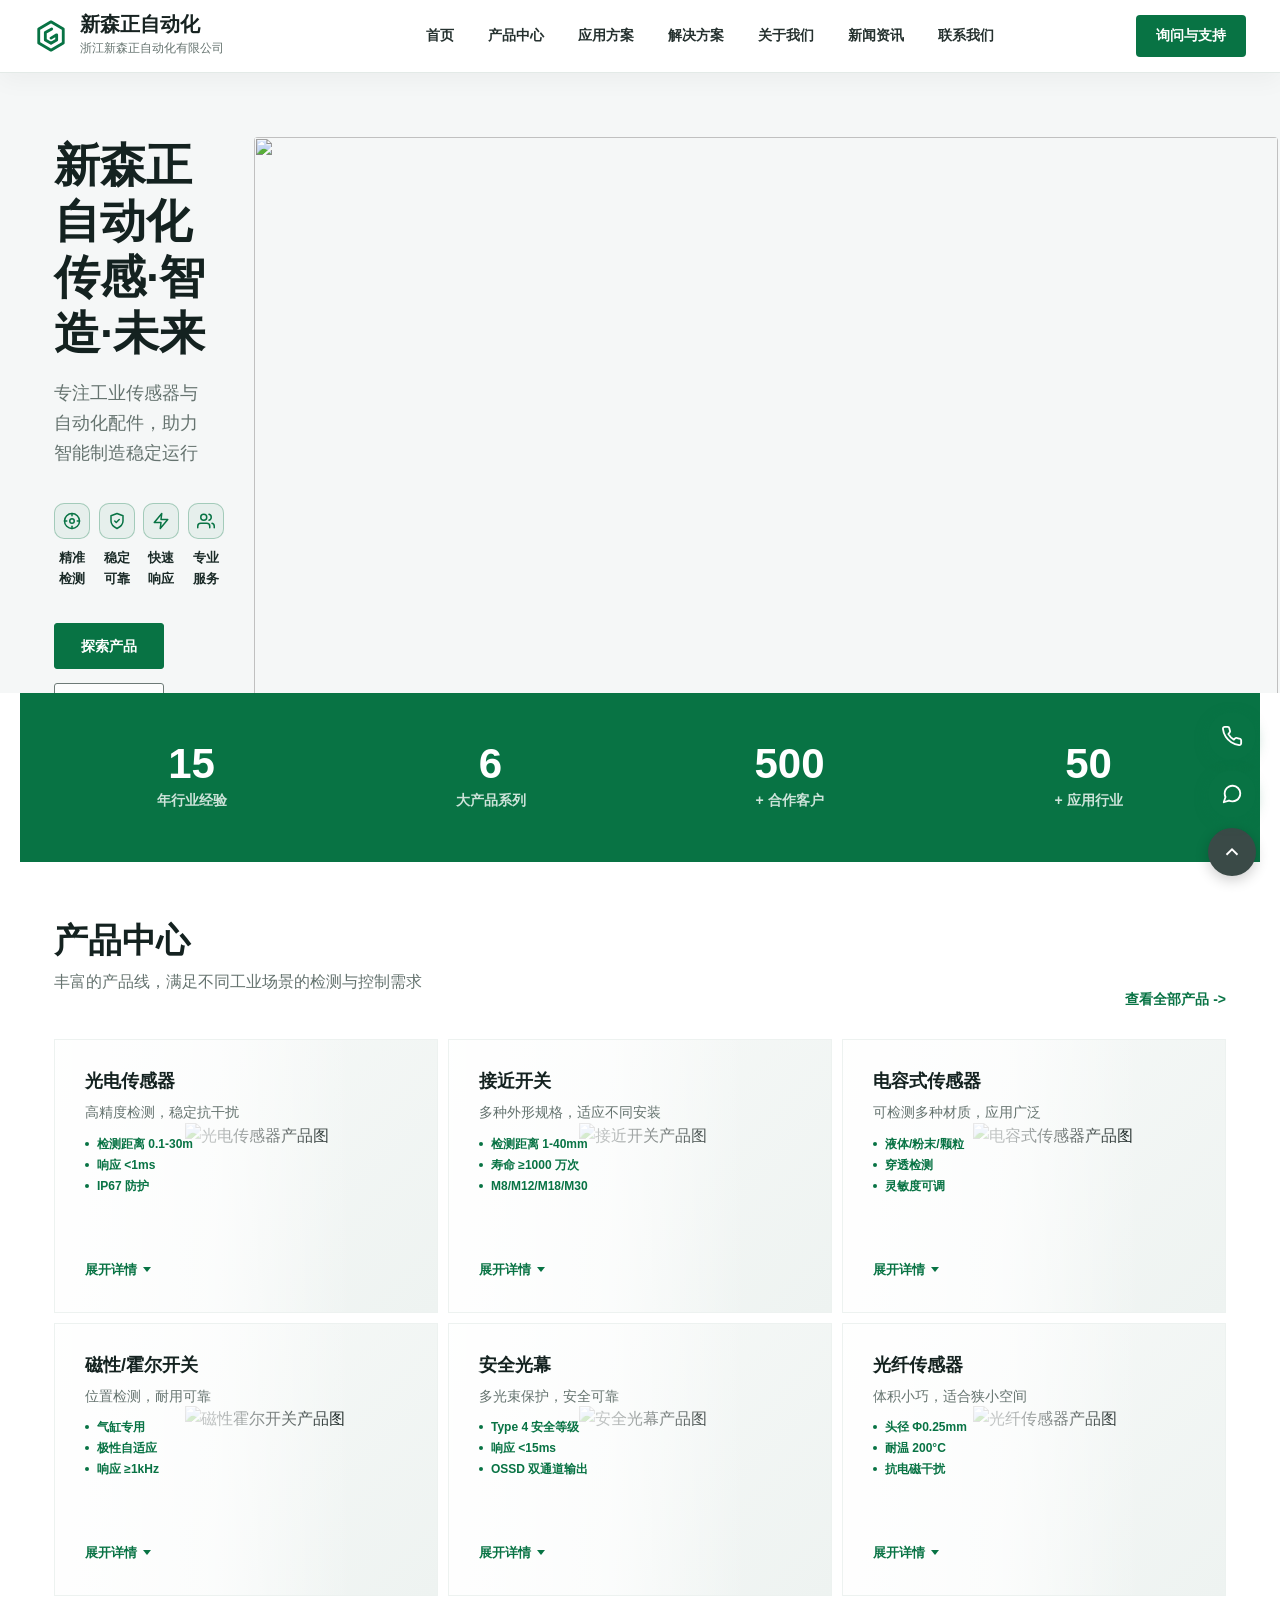
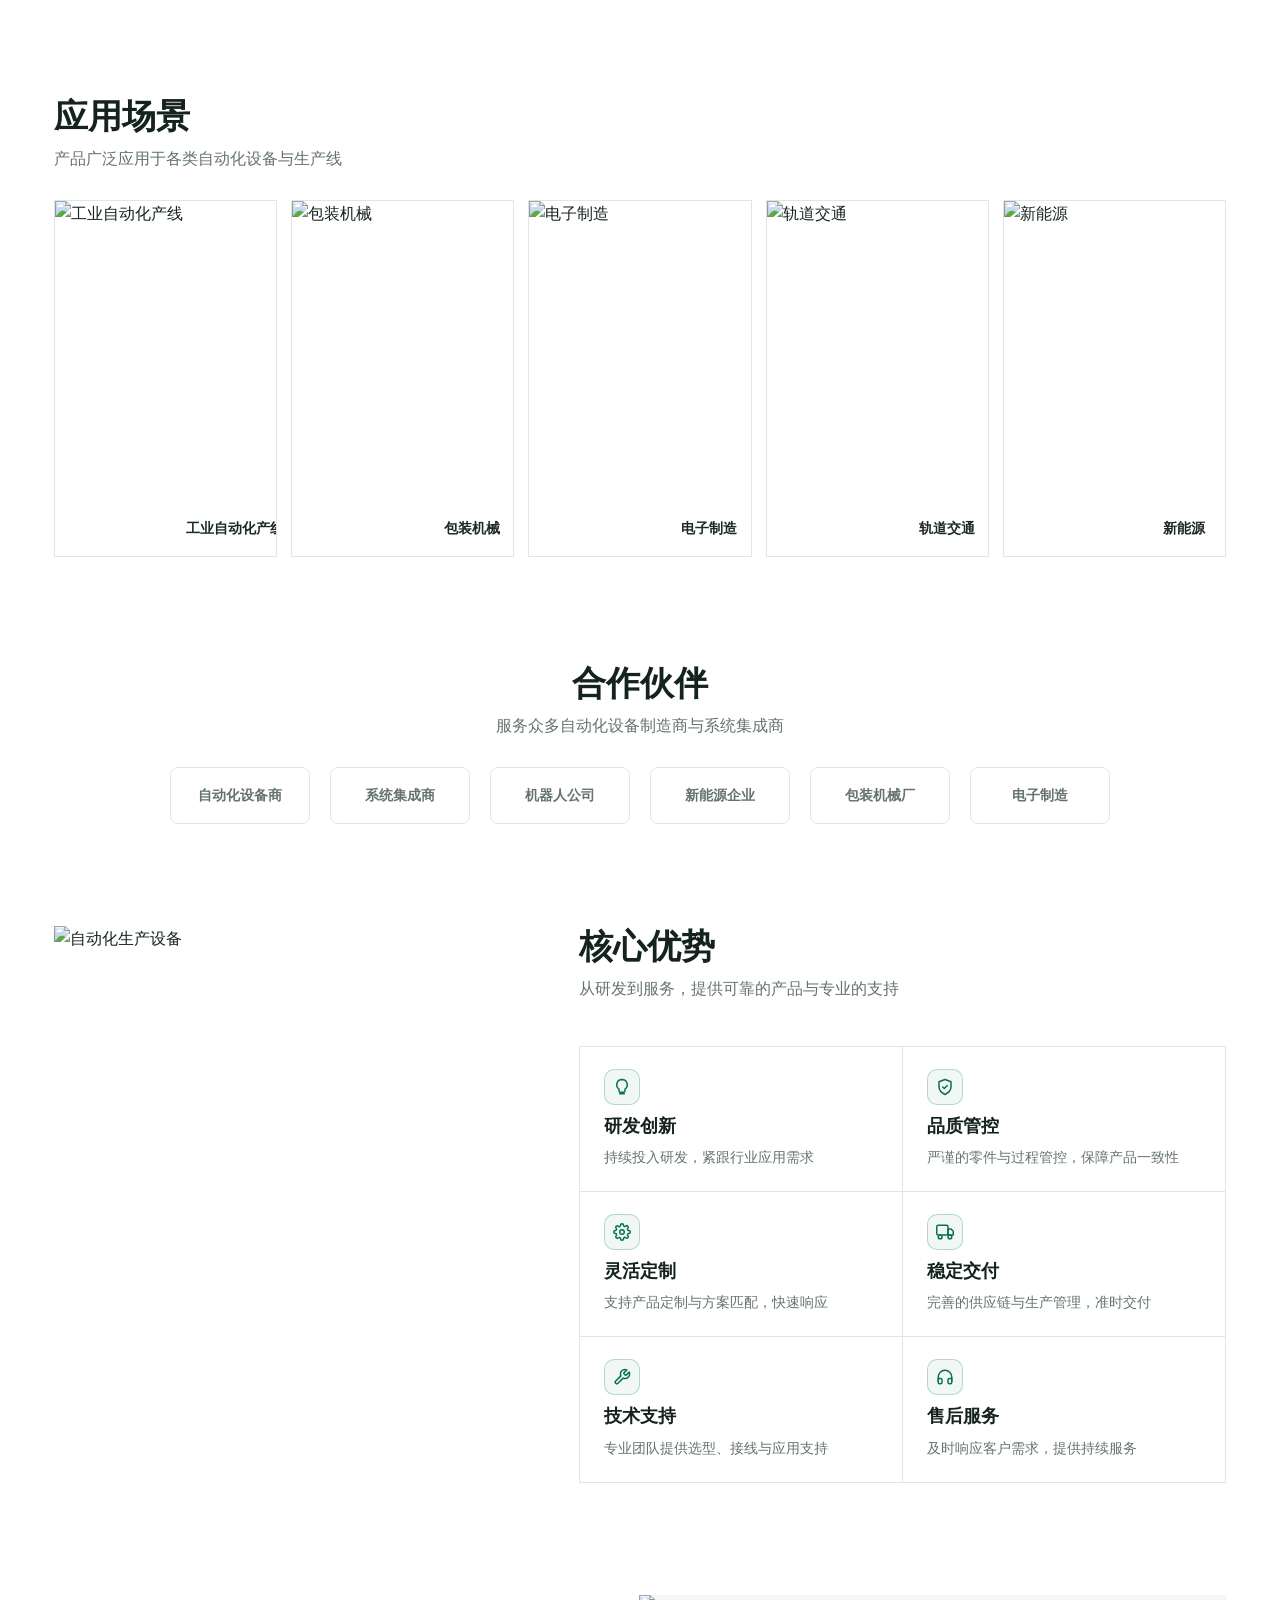
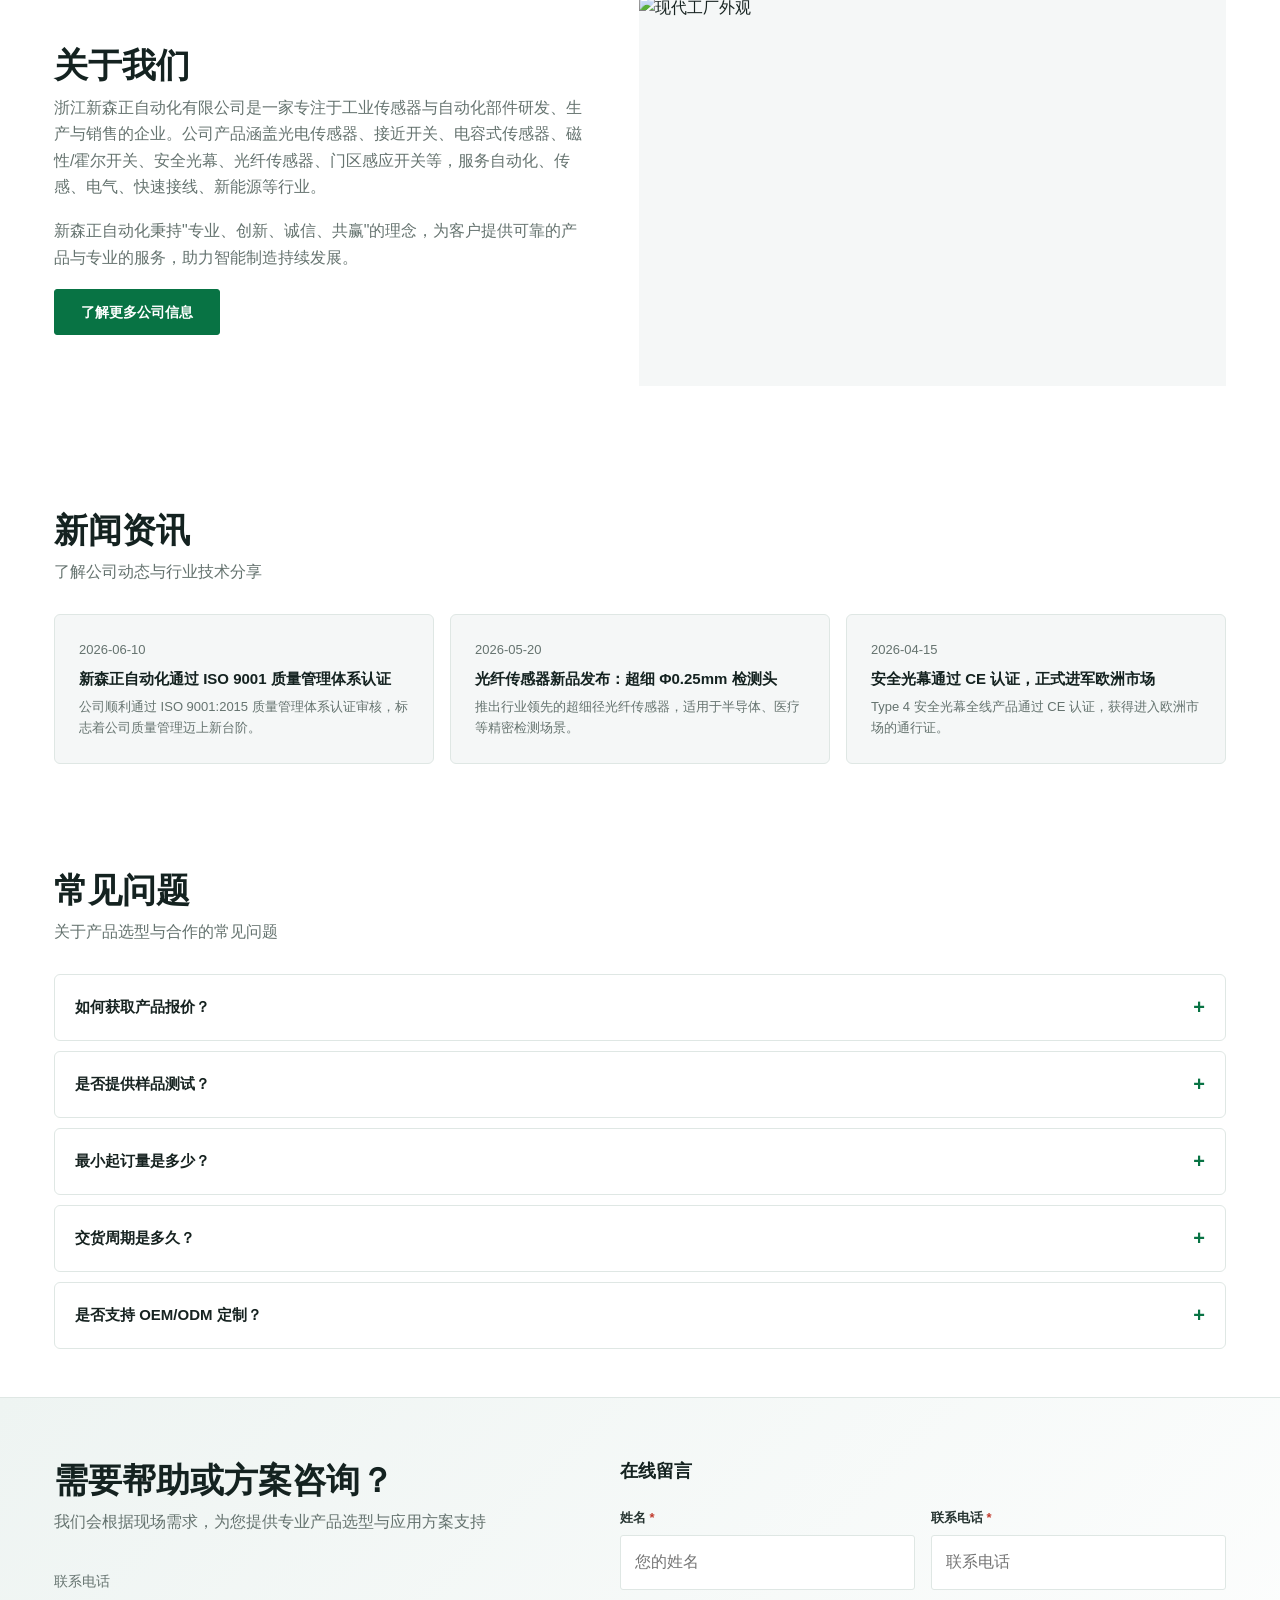
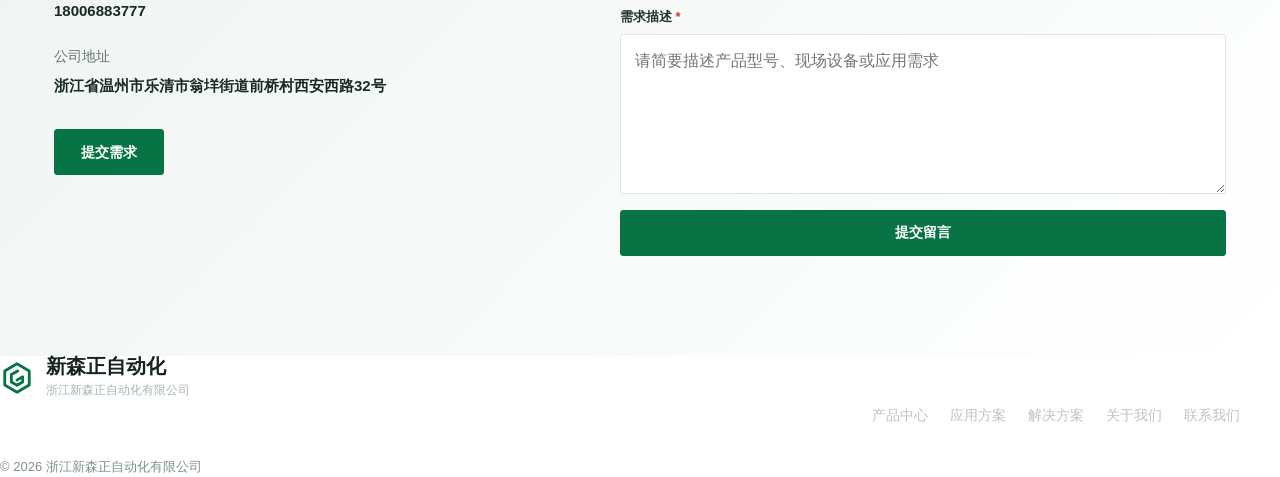
==== index.html @ 09f25388 "init: 企业信息查询站" ====
<!doctype html>
<html lang="zh-CN">
  <head>
    <meta charset="utf-8" />
    <meta name="viewport" content="width=device-width, initial-scale=1" />
    <title>新森正自动化 | 工业传感器与自动化配件</title>
    <meta name="description" content="浙江新森正自动化有限公司提供工业传感器、光电开关、接近开关、安全光幕、光纤传感器及自动化设备配套选型服务。" />
    <meta name="keywords" content="工业传感器,光电开关,接近开关,安全光幕,光纤传感器,电容式传感器,霍尔开关,自动化配件,温州传感器" />
    <meta property="og:title" content="新森正自动化 | 工业传感器与自动化配件" />
    <meta property="og:description" content="专注工业传感器与自动化配件，助力智能制造稳定运行。产品涵盖光电、接近、安全光幕、光纤等全系列。" />
    <meta property="og:type" content="website" />
    <meta name="robots" content="index, follow" />
    <meta name="theme-color" content="#0a2923" />
    <meta property="og:locale" content="zh_CN" />
    <link rel="canonical" href="https://xszauto.com/" />
    <link rel="preload" as="image" href="./assets/ai-hero-industrial-sensors.jpg" />
    <script type="application/ld+json">
    {
      "@context": "https://schema.org",
      "@type": "LocalBusiness",
      "name": "浙江新森正自动化有限公司",
      "alternateName": "新森正自动化",
      "description": "专注工业传感器与自动化配件，产品涵盖光电传感器、接近开关、安全光幕、光纤传感器等。",
      "telephone": "18006883777",
      "address": {
        "@type": "PostalAddress",
        "addressRegion": "浙江省温州市乐清市",
        "streetAddress": "翁垟街道前桥村西安西路32号",
        "addressCountry": "CN"
      },
      "areaServed": "CN",
      "knowsLanguage": "zh-CN"
    }
    </script>
    <link rel="stylesheet" href="./styles.css" />
    <script defer>
      var _hmt = _hmt || [];
      (function() {
        var hm = document.createElement("script");
        hm.src = "https://hm.baidu.com/hm.js?YOUR_BAIDU_ANALYTICS_KEY";
        var s = document.getElementsByTagName("script")[0];
        s.parentNode.insertBefore(hm, s);
      })();
    </script>
  </head>
  <body>
    <header class="site-header" data-header>
      <a class="brand" href="#top" aria-label="新森正自动化首页">
        <svg class="brand-logo" viewBox="0 0 48 48" aria-hidden="true">
          <path d="M24 4 41.3 14v20L24 44 6.7 34V14L24 4Z" fill="none" stroke="currentColor" stroke-width="4" stroke-linejoin="round" />
          <path d="M25 14 16 19.2v10.5l8 4.6 8-4.6v-7.4l-8 4.7" fill="none" stroke="currentColor" stroke-width="4" stroke-linecap="round" stroke-linejoin="round" />
        </svg>
        <span class="brand-text">
          <strong>新森正自动化</strong>
          <small>浙江新森正自动化有限公司</small>
        </span>
      </a>
      <button class="nav-toggle" type="button" aria-expanded="false" aria-controls="site-nav" aria-label="打开导航">
        <span></span><span></span>
      </button>
      <nav class="site-nav" id="site-nav" aria-label="主导航">
        <a href="#top" aria-current="page">首页</a>
        <a href="#products">产品中心</a>
        <a href="#scenes">应用方案</a>
        <a href="#advantages">解决方案</a>
        <a href="#about">关于我们</a>
        <a href="#news">新闻资讯</a>
        <a href="#contact">联系我们</a>
      </nav>
      <a class="header-cta" href="#contact">询问与支持</a>
    </header>

    <main id="top">
      <section class="hero" aria-label="新森正自动化首页首屏">
        <div class="hero-inner">
          <div class="hero-copy">
            <h1>新森正自动化<br />传感·智造·未来</h1>
            <p class="hero-lede">专注工业传感器与自动化配件，助力智能制造稳定运行</p>
            <div class="hero-points" aria-label="服务特点">
              <div>
                <span class="point-icon" aria-hidden="true">
                  <svg viewBox="0 0 24 24" width="18" height="18" fill="none" stroke="currentColor" stroke-width="2" stroke-linecap="round"><circle cx="12" cy="12" r="10"/><circle cx="12" cy="12" r="3"/><line x1="12" y1="2" x2="12" y2="5"/><line x1="12" y1="19" x2="12" y2="22"/><line x1="2" y1="12" x2="5" y2="12"/><line x1="19" y1="12" x2="22" y2="12"/></svg>
                </span>
                <strong>精准检测</strong>
              </div>
              <div>
                <span class="point-icon" aria-hidden="true">
                  <svg viewBox="0 0 24 24" width="18" height="18" fill="none" stroke="currentColor" stroke-width="2" stroke-linecap="round" stroke-linejoin="round"><path d="M12 22s8-4 8-10V5l-8-3-8 3v7c0 6 8 10 8 10z"/><polyline points="9 12 11 14 15 10"/></svg>
                </span>
                <strong>稳定可靠</strong>
              </div>
              <div>
                <span class="point-icon" aria-hidden="true">
                  <svg viewBox="0 0 24 24" width="18" height="18" fill="none" stroke="currentColor" stroke-width="2" stroke-linecap="round" stroke-linejoin="round"><polygon points="13 2 3 14 12 14 11 22 21 10 12 10 13 2"/></svg>
                </span>
                <strong>快速响应</strong>
              </div>
              <div>
                <span class="point-icon" aria-hidden="true">
                  <svg viewBox="0 0 24 24" width="18" height="18" fill="none" stroke="currentColor" stroke-width="2" stroke-linecap="round" stroke-linejoin="round"><path d="M17 21v-2a4 4 0 0 0-4-4H5a4 4 0 0 0-4 4v2"/><circle cx="9" cy="7" r="4"/><path d="M23 21v-2a4 4 0 0 0-3-3.87"/><path d="M16 3.13a4 4 0 0 1 0 7.75"/></svg>
                </span>
                <strong>专业服务</strong>
              </div>
            </div>
            <div class="hero-actions">
              <a class="button primary" href="#products">探索产品</a>
              <a class="button secondary" href="#contact">获取方案</a>
            </div>
            <div class="hero-slider" aria-hidden="true">
              <span class="active"></span><span></span><span></span><span></span>
            </div>
          </div>
          <div class="hero-media" aria-hidden="true">
            <img src="./assets/ai-hero-industrial-sensors.jpg" alt="" width="1200" height="600" />
          </div>
        </div>
      </section>

      <section class="section stats" id="stats">
        <div class="stats-grid">
          <div class="stat-item"><strong data-count="15">0</strong><span>年行业经验</span></div>
          <div class="stat-item"><strong data-count="6">0</strong><span>大产品系列</span></div>
          <div class="stat-item"><strong data-count="500">0</strong><span>+ 合作客户</span></div>
          <div class="stat-item"><strong data-count="50">0</strong><span>+ 应用行业</span></div>
        </div>
      </section>

      <section class="section products" id="products">
        <div class="section-heading row">
          <div>
            <h2>产品中心</h2>
            <p>丰富的产品线，满足不同工业场景的检测与控制需求</p>
          </div>
          <a class="text-link" href="#contact">查看全部产品</a>
        </div>
        <div class="product-grid">
          <article class="product-card" data-product-card>
            <div class="product-copy">
              <h3>光电传感器</h3>
              <p class="product-desc">高精度检测，稳定抗干扰</p>
              <ul class="product-specs">
                <li>检测距离 0.1-30m</li>
                <li>响应 &lt;1ms</li>
                <li>IP67 防护</li>
              </ul>
              <div class="product-expand">
                <p>采用进口光电元件，内置抗互相干扰电路，支持扩散反射/对射/回归反射三种模式。M18/M12 标准螺纹安装，适用于包装机械、电子制造、物流分拣等场景。</p>
                <a class="button primary" href="./product.html?id=photoelectric">查看详情</a>
              </div>
              <button class="product-toggle" data-toggle aria-expanded="false">展开详情 <span></span></button>
            </div>
            <img src="./assets/ai-product-photoelectric.jpg" alt="光电传感器产品图" width="400" height="300" />
          </article>
          <article class="product-card" data-product-card>
            <div class="product-copy">
              <h3>接近开关</h3>
              <p class="product-desc">多种外形规格，适应不同安装</p>
              <ul class="product-specs">
                <li>检测距离 1-40mm</li>
                <li>寿命 ≥1000 万次</li>
                <li>M8/M12/M18/M30</li>
              </ul>
              <div class="product-expand">
                <p>全金属外壳（黄铜镀镍/不锈钢），耐油耐腐蚀。无机械接触设计，电气寿命超 1000 万次。内置 LED 动作指示灯和接线指示灯，适合 CNC 机床、气缸位置检测等。</p>
                <a class="button primary" href="./product.html?id=proximity">查看详情</a>
              </div>
              <button class="product-toggle" data-toggle aria-expanded="false">展开详情 <span></span></button>
            </div>
            <img src="./assets/ai-product-proximity.jpg" alt="接近开关产品图" width="400" height="300" />
          </article>
          <article class="product-card" data-product-card>
            <div class="product-copy">
              <h3>电容式传感器</h3>
              <p class="product-desc">可检测多种材质，应用广泛</p>
              <ul class="product-specs">
                <li>液体/粉末/颗粒</li>
                <li>穿透检测</li>
                <li>灵敏度可调</li>
              </ul>
              <div class="product-expand">
                <p>可透过非金属容器壁检测内部液位或料位，无需接触介质。内置电位器灵敏度可调，非接触式检测不污染介质，适合食品、医药、化工行业。</p>
                <a class="button primary" href="./product.html?id=capacitive">查看详情</a>
              </div>
              <button class="product-toggle" data-toggle aria-expanded="false">展开详情 <span></span></button>
            </div>
            <img src="./assets/ai-product-capacitive.jpg" alt="电容式传感器产品图" width="400" height="300" loading="lazy" />
          </article>
          <article class="product-card" data-product-card>
            <div class="product-copy">
              <h3>磁性/霍尔开关</h3>
              <p class="product-desc">位置检测，耐用可靠</p>
              <ul class="product-specs">
                <li>气缸专用</li>
                <li>极性自适应</li>
                <li>响应 ≥1kHz</li>
              </ul>
              <div class="product-expand">
                <p>专为气缸位置检测设计，嵌入式安装不影响运动。无需区分磁铁极性，N/S 极均可触发。体积小巧，适合空间受限的自动化设备、电梯平层检测等。</p>
                <a class="button primary" href="./product.html?id=magnetic">查看详情</a>
              </div>
              <button class="product-toggle" data-toggle aria-expanded="false">展开详情 <span></span></button>
            </div>
            <img src="./assets/ai-product-magnetic.jpg" alt="磁性霍尔开关产品图" width="400" height="300" loading="lazy" />
          </article>
          <article class="product-card" data-product-card>
            <div class="product-copy">
              <h3>安全光幕</h3>
              <p class="product-desc">多光束保护，安全可靠</p>
              <ul class="product-specs">
                <li>Type 4 安全等级</li>
                <li>响应 &lt;15ms</li>
                <li>OSSD 双通道输出</li>
              </ul>
              <div class="product-expand">
                <p>符合 IEC 61496-1 Type 4 标准，上电自检+周期自检确保始终正常。支持固定消隐和可控屏蔽，抗环境光干扰，适合冲压设备、焊接产线等高风险区域防护。</p>
                <a class="button primary" href="./product.html?id=light-curtain">查看详情</a>
              </div>
              <button class="product-toggle" data-toggle aria-expanded="false">展开详情 <span></span></button>
            </div>
            <img src="./assets/ai-product-light-curtain.jpg" alt="安全光幕产品图" width="400" height="300" loading="lazy" />
          </article>
          <article class="product-card" data-product-card>
            <div class="product-copy">
              <h3>光纤传感器</h3>
              <p class="product-desc">体积小巧，适合狭小空间</p>
              <ul class="product-specs">
                <li>头径 Φ0.25mm</li>
                <li>耐温 200°C</li>
                <li>抗电磁干扰</li>
              </ul>
              <div class="product-expand">
                <p>光纤头直径最小 Φ0.25mm，可穿过狭小缝隙到达传统传感器无法安装的位置。光纤部分耐温 -40°C~+200°C，不受电磁干扰，适合半导体、精密机械、医疗设备。</p>
                <a class="button primary" href="./product.html?id=fiber">查看详情</a>
              </div>
              <button class="product-toggle" data-toggle aria-expanded="false">展开详情 <span></span></button>
            </div>
            <img src="./assets/ai-product-fiber.jpg" alt="光纤传感器产品图" width="400" height="300" loading="lazy" />
          </article>
        </div>
      </section>

      <section class="section scenes" id="scenes">
        <div class="section-heading">
          <h2>应用场景</h2>
          <p>产品广泛应用于各类自动化设备与生产线</p>
        </div>
        <div class="scene-grid">
          <article class="scene-card">
            <img src="./assets/ai-scene-industrial-line.jpg" alt="工业自动化产线" width="400" height="300" loading="lazy" />
            <span>工业自动化产线</span>
          </article>
          <article class="scene-card">
            <img src="./assets/ai-scene-packaging.jpg" alt="包装机械" width="400" height="300" loading="lazy" />
            <span>包装机械</span>
          </article>
          <article class="scene-card">
            <img src="./assets/ai-scene-electronics.jpg" alt="电子制造" width="400" height="300" loading="lazy" />
            <span>电子制造</span>
          </article>
          <article class="scene-card">
            <img src="./assets/ai-scene-rail.jpg" alt="轨道交通" width="400" height="300" loading="lazy" />
            <span>轨道交通</span>
          </article>
          <article class="scene-card">
            <img src="./assets/ai-scene-energy.jpg" alt="新能源" width="400" height="300" loading="lazy" />
            <span>新能源</span>
          </article>
        </div>
      </section>

      <section class="section partners" id="partners">
        <div class="section-heading center">
          <h2>合作伙伴</h2>
          <p>服务众多自动化设备制造商与系统集成商</p>
        </div>
        <div class="partner-logos">
          <div class="partner-item">自动化设备商</div>
          <div class="partner-item">系统集成商</div>
          <div class="partner-item">机器人公司</div>
          <div class="partner-item">新能源企业</div>
          <div class="partner-item">包装机械厂</div>
          <div class="partner-item">电子制造</div>
        </div>
      </section>

      <section class="section advantages" id="advantages">
        <div class="advantage-media">
          <img src="./assets/ai-advantage-production.jpg" alt="自动化生产设备" width="600" height="400" loading="lazy" />
        </div>
        <div class="advantage-content">
          <div class="section-heading">
            <h2>核心优势</h2>
            <p>从研发到服务，提供可靠的产品与专业的支持</p>
          </div>
          <div class="advantage-grid">
            <article class="advantage-item">
              <span aria-hidden="true"><svg viewBox="0 0 24 24" width="18" height="18" fill="none" stroke="currentColor" stroke-width="2" stroke-linecap="round" stroke-linejoin="round"><path d="M12 2a7 7 0 0 1 4 12.73V17a2 2 0 0 1-2 2h-4a2 2 0 0 1-2-2v-2.27A7 7 0 0 1 12 2z"/><line x1="9" y1="21" x2="15" y2="21"/></svg></span>
              <h3>研发创新</h3><p>持续投入研发，紧跟行业应用需求</p>
            </article>
            <article class="advantage-item">
              <span aria-hidden="true"><svg viewBox="0 0 24 24" width="18" height="18" fill="none" stroke="currentColor" stroke-width="2" stroke-linecap="round" stroke-linejoin="round"><path d="M12 22s8-4 8-10V5l-8-3-8 3v7c0 6 8 10 8 10z"/><polyline points="9 12 11 14 15 10"/></svg></span>
              <h3>品质管控</h3><p>严谨的零件与过程管控，保障产品一致性</p>
            </article>
            <article class="advantage-item">
              <span aria-hidden="true"><svg viewBox="0 0 24 24" width="18" height="18" fill="none" stroke="currentColor" stroke-width="2" stroke-linecap="round"><circle cx="12" cy="12" r="3"/><path d="M19.4 15a1.65 1.65 0 0 0 .33 1.82l.06.06a2 2 0 0 1-2.83 2.83l-.06-.06a1.65 1.65 0 0 0-1.82-.33 1.65 1.65 0 0 0-1 1.51V21a2 2 0 0 1-4 0v-.09A1.65 1.65 0 0 0 9 19.4a1.65 1.65 0 0 0-1.82.33l-.06.06a2 2 0 0 1-2.83-2.83l.06-.06A1.65 1.65 0 0 0 4.68 15a1.65 1.65 0 0 0-1.51-1H3a2 2 0 0 1 0-4h.09A1.65 1.65 0 0 0 4.6 9a1.65 1.65 0 0 0-.33-1.82l-.06-.06a2 2 0 0 1 2.83-2.83l.06.06A1.65 1.65 0 0 0 9 4.68a1.65 1.65 0 0 0 1-1.51V3a2 2 0 0 1 4 0v.09a1.65 1.65 0 0 0 1 1.51 1.65 1.65 0 0 0 1.82-.33l.06-.06a2 2 0 0 1 2.83 2.83l-.06.06A1.65 1.65 0 0 0 19.4 9a1.65 1.65 0 0 0 1.51 1H21a2 2 0 0 1 0 4h-.09a1.65 1.65 0 0 0-1.51 1z"/></svg></span>
              <h3>灵活定制</h3><p>支持产品定制与方案匹配，快速响应</p>
            </article>
            <article class="advantage-item">
              <span aria-hidden="true"><svg viewBox="0 0 24 24" width="18" height="18" fill="none" stroke="currentColor" stroke-width="2" stroke-linecap="round" stroke-linejoin="round"><rect x="1" y="3" width="15" height="13" rx="2"/><polygon points="16 8 20 8 23 11 23 16 16 16 16 8"/><circle cx="5.5" cy="18.5" r="2.5"/><circle cx="18.5" cy="18.5" r="2.5"/></svg></span>
              <h3>稳定交付</h3><p>完善的供应链与生产管理，准时交付</p>
            </article>
            <article class="advantage-item">
              <span aria-hidden="true"><svg viewBox="0 0 24 24" width="18" height="18" fill="none" stroke="currentColor" stroke-width="2" stroke-linecap="round" stroke-linejoin="round"><path d="M14.7 6.3a1 1 0 0 0 0 1.4l1.6 1.6a1 1 0 0 0 1.4 0l3.77-3.77a6 6 0 0 1-7.94 7.94l-6.91 6.91a2.12 2.12 0 0 1-3-3l6.91-6.91a6 6 0 0 1 7.94-7.94l-3.76 3.76z"/></svg></span>
              <h3>技术支持</h3><p>专业团队提供选型、接线与应用支持</p>
            </article>
            <article class="advantage-item">
              <span aria-hidden="true"><svg viewBox="0 0 24 24" width="18" height="18" fill="none" stroke="currentColor" stroke-width="2" stroke-linecap="round" stroke-linejoin="round"><path d="M3 18v-6a9 9 0 0 1 18 0v6"/><path d="M21 19a2 2 0 0 1-2 2h-1a2 2 0 0 1-2-2v-3a2 2 0 0 1 2-2h3zM3 19a2 2 0 0 0 2 2h1a2 2 0 0 0 2-2v-3a2 2 0 0 0-2-2H3z"/></svg></span>
              <h3>售后服务</h3><p>及时响应客户需求，提供持续服务</p>
            </article>
          </div>
        </div>
      </section>

      <section class="section about" id="about">
        <div class="about-copy">
          <h2>关于我们</h2>
          <p>浙江新森正自动化有限公司是一家专注于工业传感器与自动化部件研发、生产与销售的企业。公司产品涵盖光电传感器、接近开关、电容式传感器、磁性/霍尔开关、安全光幕、光纤传感器、门区感应开关等，服务自动化、传感、电气、快速接线、新能源等行业。</p>
          <p>新森正自动化秉持"专业、创新、诚信、共赢"的理念，为客户提供可靠的产品与专业的服务，助力智能制造持续发展。</p>
          <a class="button primary" href="#contact">了解更多公司信息</a>
        </div>
        <div class="about-media">
          <img src="./assets/ai-about-factory.jpg" alt="现代工厂外观" width="600" height="400" loading="lazy" />
        </div>
      </section>

      <section class="section news-section" id="news">
        <div class="section-heading">
          <h2>新闻资讯</h2>
          <p>了解公司动态与行业技术分享</p>
        </div>
        <div class="news-grid">
          <article class="news-card">
            <time>2026-06-10</time>
            <h3>新森正自动化通过 ISO 9001 质量管理体系认证</h3>
            <p>公司顺利通过 ISO 9001:2015 质量管理体系认证审核，标志着公司质量管理迈上新台阶。</p>
          </article>
          <article class="news-card">
            <time>2026-05-20</time>
            <h3>光纤传感器新品发布：超细 Φ0.25mm 检测头</h3>
            <p>推出行业领先的超细径光纤传感器，适用于半导体、医疗等精密检测场景。</p>
          </article>
          <article class="news-card">
            <time>2026-04-15</time>
            <h3>安全光幕通过 CE 认证，正式进军欧洲市场</h3>
            <p>Type 4 安全光幕全线产品通过 CE 认证，获得进入欧洲市场的通行证。</p>
          </article>
        </div>
      </section>

      <section class="section faq-section">
        <div class="section-heading">
          <h2>常见问题</h2>
          <p>关于产品选型与合作的常见问题</p>
        </div>
        <div class="faq-list">
          <details class="faq-item">
            <summary>如何获取产品报价？</summary>
            <p>通过上方表单提交您的需求，或直接拨打 18006883777，我们的工程师会在 24 小时内为您提供详细报价。</p>
          </details>
          <details class="faq-item">
            <summary>是否提供样品测试？</summary>
            <p>是的，我们支持样品测试。请在需求描述中注明所需型号和数量，我们会安排寄送。</p>
          </details>
          <details class="faq-item">
            <summary>最小起订量是多少？</summary>
            <p>常规库存产品无最小起订量限制。定制产品请与我们沟通具体需求。</p>
          </details>
          <details class="faq-item">
            <summary>交货周期是多久？</summary>
            <p>常规库存产品 3-5 个工作日发货。定制产品根据复杂度 7-15 个工作日。</p>
          </details>
          <details class="faq-item">
            <summary>是否支持 OEM/ODM 定制？</summary>
            <p>支持。我们提供外观、参数、包装等全方位定制服务，欢迎来电详谈。</p>
          </details>
        </div>
      </section>

      <section class="contact" id="contact">
        <div class="contact-inner">
          <div class="contact-info">
            <h2>需要帮助或方案咨询？</h2>
            <p>我们会根据现场需求，为您提供专业产品选型与应用方案支持</p>
            <div class="contact-lines">
              <p><span>联系电话</span><strong>18006883777</strong></p>
              <p><span>公司地址</span><strong>浙江省温州市乐清市翁垟街道前桥村西安西路32号</strong></p>
            </div>
            <a class="button primary" href="tel:18006883777">提交需求</a>
          </div>
          <form class="contact-form" data-contact-form>
            <h3>在线留言</h3>
            <div class="form-row">
              <label><span>姓名 <em>*</em></span><input name="name" required autocomplete="name" placeholder="您的姓名" /></label>
              <label><span>联系电话 <em>*</em></span><input name="phone" required autocomplete="tel" placeholder="联系电话" /></label>
            </div>
            <label>
              <span>需求描述 <em>*</em></span>
              <textarea name="message" required rows="5" placeholder="请简要描述产品型号、现场设备或应用需求"></textarea>
            </label>
            <button class="button primary full" type="submit">提交留言</button>
            <p class="form-note" data-form-note aria-live="polite"></p>
          </form>
        </div>
      </section>
    </main>

    <footer class="site-footer">
      <div class="footer-brand">
        <a class="brand dark" href="#top">
          <svg class="brand-logo" viewBox="0 0 48 48" aria-hidden="true">
            <path d="M24 4 41.3 14v20L24 44 6.7 34V14L24 4Z" fill="none" stroke="currentColor" stroke-width="4" stroke-linejoin="round" />
            <path d="M25 14 16 19.2v10.5l8 4.6 8-4.6v-7.4l-8 4.7" fill="none" stroke="currentColor" stroke-width="4" stroke-linecap="round" stroke-linejoin="round" />
          </svg>
          <span class="brand-text">
            <strong>新森正自动化</strong>
            <small>浙江新森正自动化有限公司</small>
          </span>
        </a>
      </div>
      <nav aria-label="页脚导航">
        <a href="#products">产品中心</a>
        <a href="#scenes">应用方案</a>
        <a href="#advantages">解决方案</a>
        <a href="#about">关于我们</a>
        <a href="#contact">联系我们</a>
      </nav>
      <p class="copyright">&copy; 2026 浙江新森正自动化有限公司</p>
    </footer>

    <div class="float-contact" data-float-contact>
      <a class="float-btn float-phone" href="tel:18006883777" aria-label="拨打电话">
        <svg viewBox="0 0 24 24" width="22" height="22" fill="none" stroke="currentColor" stroke-width="2"><path d="M22 16.92v3a2 2 0 01-2.18 2 19.79 19.79 0 01-8.63-3.07 19.5 19.5 0 01-6-6A19.79 19.79 0 012.12 4.18 2 2 0 014.11 2h3a2 2 0 012 1.72c.13.81.36 1.6.68 2.34a2 2 0 01-.45 2.11L8.09 9.91a16 16 0 006 6l1.27-1.27a2 2 0 012.11-.45c.74.32 1.53.55 2.34.68A2 2 0 0122 16.92z"/></svg>
      </a>
      <div class="float-btn float-wechat" data-wechat-toggle aria-label="微信客服">
        <svg viewBox="0 0 24 24" width="22" height="22" fill="none" stroke="currentColor" stroke-width="2" stroke-linecap="round" stroke-linejoin="round"><path d="M21 11.5a8.38 8.38 0 0 1-.9 3.8 8.5 8.5 0 0 1-7.6 4.7 8.38 8.38 0 0 1-3.8-.9L3 21l1.9-5.7a8.38 8.38 0 0 1-.9-3.8 8.5 8.5 0 0 1 4.7-7.6 8.38 8.38 0 0 1 3.8-.9h.5a8.48 8.48 0 0 1 8 8v.5z"/></svg>
        <div class="wechat-popup" data-wechat-popup>
          <img src="./assets/wechat-qr.png" alt="微信扫码添加客服" width="180" height="180" loading="lazy" />
          <p>微信扫码添加客服</p>
        </div>
      </div>
      <a class="float-btn float-top" href="#top" aria-label="回到顶部">
        <svg viewBox="0 0 24 24" width="22" height="22" fill="none" stroke="currentColor" stroke-width="2"><path d="M18 15l-6-6-6 6"/></svg>
      </a>
    </div>

    <script src="./main.js" defer></script>
  </body>
</html>
---- styles.css ----
:root {
  --bg: #ffffff;
  --soft: #f5f7f7;
  --soft-2: #eef3f1;
  --text: #172321;
  --muted: #65736f;
  --line: #dfe7e4;
  --green: #087344;
  --green-dark: #075b37;
  --green-soft: #e8f3ee;
  --ink: #101b1a;
  --footer: #111d1f;
  --shadow: 0 20px 48px rgba(22, 35, 33, 0.1);
  --max: 1240px;
  font-family: "Microsoft YaHei", "PingFang SC", "Noto Sans SC", Arial, sans-serif;
}

* {
  box-sizing: border-box;
}

html {
  scroll-behavior: smooth;
}

body {
  margin: 0;
  background: var(--bg);
  color: var(--text);
  font-size: 16px;
  line-height: 1.65;
}

img {
  display: block;
  max-width: 100%;
}

a {
  color: inherit;
  text-decoration: none;
}

button,
input,
textarea {
  font: inherit;
}

.site-header {
  position: sticky;
  top: 0;
  z-index: 50;
  display: grid;
  grid-template-columns: minmax(250px, auto) 1fr auto;
  align-items: center;
  gap: 28px;
  min-height: 72px;
  padding: 0 34px;
  background: rgba(255, 255, 255, 0.96);
  border-bottom: 1px solid rgba(223, 231, 228, 0.86);
  box-shadow: 0 8px 24px rgba(23, 35, 33, 0.04);
  backdrop-filter: blur(14px);
}

.brand {
  display: inline-flex;
  align-items: center;
  gap: 12px;
  min-width: 0;
}

.brand-logo {
  width: 34px;
  height: 34px;
  flex: 0 0 auto;
  color: var(--green);
}

.brand-text strong,
.brand-text small {
  display: block;
}

.brand-text strong {
  font-size: 20px;
  font-weight: 900;
  line-height: 1.05;
}

.brand-text small {
  margin-top: 4px;
  color: var(--muted);
  font-size: 12px;
}

.site-nav {
  display: flex;
  justify-content: center;
  gap: 34px;
  color: #25312f;
  font-size: 14px;
  font-weight: 700;
}

.site-nav a {
  position: relative;
  display: inline-flex;
  align-items: center;
  min-height: 72px;
}

.site-nav a::after {
  position: absolute;
  right: 0;
  bottom: 15px;
  left: 0;
  height: 2px;
  background: var(--green);
  content: "";
  opacity: 0;
  transform: scaleX(0.4);
  transform-origin: center;
  transition: opacity 0.2s ease, transform 0.2s ease;
}

.site-nav a:hover::after,
.site-nav a:focus-visible::after {
  opacity: 1;
  transform: scaleX(1);
}

.header-cta {
  display: inline-flex;
  min-height: 42px;
  align-items: center;
  justify-content: center;
  padding: 0 20px;
  color: #fff;
  background: var(--green);
  border-radius: 4px;
  font-size: 14px;
  font-weight: 800;
}

.header-cta:hover,
.button.primary:hover {
  background: var(--green-dark);
}

.nav-toggle {
  display: none;
  transition: background 0.2s ease;
}

.nav-toggle:hover {
  background: var(--soft);
}

.nav-toggle span {
  transition: transform 0.3s ease, opacity 0.3s ease;
}

.site-header.is-open .nav-toggle span:first-child {
  transform: rotate(45deg) translateY(3px);
}

.site-header.is-open .nav-toggle span:last-child {
  transform: rotate(-45deg) translateY(-3px);
}

.hero {
  position: relative;
  min-height: 620px;
  overflow: hidden;
  background: var(--soft);
}

.hero-inner {
  display: grid;
  grid-template-columns: 1fr 1fr;
  min-height: 620px;
  align-items: center;
  max-width: var(--max);
  margin: 0 auto;
  padding: 64px 34px 44px;
  gap: 40px;
}

.hero-copy {
  width: 100%;
}

.hero-media {
  display: flex;
  align-items: center;
  justify-content: center;
  height: 100%;
}

.hero-media img {
  width: 100%;
  height: 100%;
  object-fit: cover;
  border-radius: 4px;
}

h1,
h2,
h3,
p {
  margin-top: 0;
}

h1 {
  margin-bottom: 18px;
  color: #142220;
  font-size: 46px;
  font-weight: 900;
  line-height: 1.22;
}

h2 {
  margin-bottom: 8px;
  color: #142220;
  font-size: 34px;
  font-weight: 900;
  line-height: 1.22;
}

h3 {
  margin-bottom: 8px;
  color: #142220;
  font-size: 18px;
  font-weight: 900;
  line-height: 1.28;
}

.hero-lede,
.section-heading p,
.about-copy p,
.contact-info p {
  color: var(--muted);
}

.hero-lede {
  margin-bottom: 34px;
  font-size: 18px;
}

.hero-points {
  display: grid;
  grid-template-columns: repeat(4, minmax(0, 1fr));
  gap: 18px;
  max-width: 390px;
  margin-bottom: 34px;
}

.hero-points div {
  display: grid;
  justify-items: center;
  gap: 8px;
  min-width: 0;
  color: #1b2b28;
  font-size: 13px;
  font-weight: 800;
  text-align: center;
}

.point-icon,
.advantage-item span {
  display: grid;
  width: 36px;
  height: 36px;
  place-items: center;
  color: var(--green);
  border: 1.5px solid rgba(8, 115, 68, 0.3);
  border-radius: 10px;
  background: rgba(8, 115, 68, 0.06);
}

.advantage-item span {
  margin-bottom: 10px;
}

.hero-actions {
  display: flex;
  flex-wrap: wrap;
  gap: 14px;
  margin-bottom: 48px;
}

.button {
  display: inline-flex;
  min-height: 46px;
  align-items: center;
  justify-content: center;
  padding: 0 26px;
  border: 1px solid var(--green);
  border-radius: 3px;
  cursor: pointer;
  font-size: 14px;
  font-weight: 900;
  transition: background 0.2s ease, color 0.2s ease, transform 0.2s ease, border-color 0.2s ease;
}

.button:active {
  transform: translateY(1px);
}

.button.primary {
  color: #fff;
  background: var(--green);
}

.button.secondary {
  color: var(--text);
  background: rgba(255, 255, 255, 0.76);
  border-color: #6d7a77;
}

.button.secondary:hover {
  color: #fff;
  background: var(--green-dark);
  border-color: var(--green-dark);
}

.button.full {
  width: 100%;
}

.hero-slider {
  display: flex;
  gap: 8px;
}

.hero-slider span {
  display: block;
  width: 34px;
  height: 3px;
  background: #c7d2cf;
}

.hero-slider .active {
  background: var(--green);
}

.section {
  max-width: var(--max);
  margin: 0 auto;
  padding: 58px 34px;
}

.section-heading {
  margin-bottom: 28px;
}

.section-heading.row {
  display: flex;
  align-items: end;
  justify-content: space-between;
  gap: 24px;
}

.text-link {
  color: var(--green);
  font-size: 14px;
  font-weight: 800;
  white-space: nowrap;
}

.text-link::after {
  content: " ->";
}

.product-grid {
  display: grid;
  grid-template-columns: repeat(3, minmax(0, 1fr));
  gap: 10px;
}

.product-card {
  position: relative;
  display: grid;
  min-height: 230px;
  overflow: hidden;
  background: linear-gradient(135deg, #f8faf9, #eef3f1);
  border: 1px solid #edf2f0;
  transition: box-shadow 0.35s ease;
}

.product-card.is-expanded {
  box-shadow: 0 8px 24px rgba(8, 115, 68, 0.1);
}

.product-card::after {
  position: absolute;
  inset: 0;
  background: linear-gradient(90deg, rgba(255, 255, 255, 0.92) 0%, rgba(255, 255, 255, 0.72) 42%, rgba(255, 255, 255, 0) 78%);
  content: "";
  pointer-events: none;
}

.product-copy {
  position: relative;
  z-index: 2;
  padding: 30px;
}

.product-copy p {
  max-width: 190px;
  margin-bottom: 10px;
  color: var(--muted);
  font-size: 14px;
}

.product-specs {
  list-style: none;
  margin: 0 0 12px;
  padding: 0;
  display: flex;
  flex-direction: column;
  gap: 3px;
}

.product-specs li {
  font-size: 12px;
  color: var(--green);
  font-weight: 600;
  padding-left: 12px;
  position: relative;
  line-height: 1.5;
}

.product-specs li::before {
  content: "";
  position: absolute;
  left: 0;
  top: 7px;
  width: 4px;
  height: 4px;
  background: var(--green);
  border-radius: 50%;
}

.product-copy a {
  color: #10211d;
  font-size: 22px;
  font-weight: 900;
}

/* Product expand/collapse */
.product-expand {
  display: grid;
  grid-template-rows: 0fr;
  transition: grid-template-rows 0.4s cubic-bezier(0.4, 0, 0.2, 1), opacity 0.3s ease;
  opacity: 0;
}

.product-card.is-expanded .product-expand {
  grid-template-rows: 1fr;
  opacity: 1;
}

.product-expand > * {
  overflow: hidden;
}

.product-expand p {
  color: var(--muted);
  font-size: 13px;
  line-height: 1.6;
  margin-bottom: 14px;
  max-width: 100%;
}

.product-expand .button {
  font-size: 12px;
  min-height: 34px;
  padding: 0 16px;
}

.product-toggle {
  display: inline-flex;
  align-items: center;
  gap: 6px;
  padding: 0;
  border: none;
  background: none;
  color: var(--green);
  font-size: 13px;
  font-weight: 700;
  cursor: pointer;
  margin-top: 4px;
}

.product-toggle span {
  display: inline-block;
  width: 0;
  height: 0;
  border-left: 4px solid transparent;
  border-right: 4px solid transparent;
  border-top: 5px solid var(--green);
  transition: transform 0.35s cubic-bezier(0.4, 0, 0.2, 1);
}

.product-card.is-expanded .product-toggle span {
  transform: rotate(180deg);
}

.product-toggle:hover { text-decoration: underline; }

.product-card img {
  position: absolute;
  right: 0;
  bottom: 0;
  width: 58%;
  height: auto;
  object-fit: cover;
  transition: transform 0.35s ease;
}

@media (max-width: 600px) {
  .product-card img {
    position: relative;
    width: 100%;
    height: 180px;
    object-fit: cover;
  }
}

.product-card:nth-child(1) img,
.product-card:nth-child(2) img,
.product-card:nth-child(3) img,
.product-card:nth-child(4) img,
.product-card:nth-child(5) img,
.product-card:nth-child(6) img {
  width: 66%;
  object-position: center;
}

.product-card:hover img {
  transform: scale(1.035);
}

.scenes {
  padding-top: 42px;
}

.scene-grid {
  display: grid;
  grid-template-columns: repeat(5, minmax(0, 1fr));
  gap: 14px;
}

.scene-card {
  display: grid;
  overflow: hidden;
  background: #fff;
  border: 1px solid var(--line);
}

.scene-card img {
  width: 100%;
  aspect-ratio: 1.2 / 1;
  object-fit: cover;
}

@media (max-width: 600px) {
  .scene-card img {
    aspect-ratio: 16/9;
  }
}

.scene-card:nth-child(1) img,
.scene-card:nth-child(4) img {
  object-position: center right;
}

.scene-card span {
  display: block;
  padding: 16px 14px;
  color: #1d2927;
  font-size: 14px;
  font-weight: 900;
  text-align: center;
}

.advantages {
  display: grid;
  grid-template-columns: minmax(320px, 0.95fr) minmax(440px, 1.25fr);
  gap: 34px;
  align-items: stretch;
  padding-top: 54px;
}

.advantage-media {
  min-height: 378px;
  overflow: hidden;
}

.advantage-media img {
  width: 100%;
  height: 100%;
  object-fit: cover;
  object-position: center;
}

.advantage-content {
  display: grid;
}

.advantage-grid {
  display: grid;
  grid-template-columns: repeat(2, minmax(0, 1fr));
  border-top: 1px solid var(--line);
  border-left: 1px solid var(--line);
}

.advantage-item {
  min-height: 126px;
  padding: 22px 24px;
  background: #fff;
  border-right: 1px solid var(--line);
  border-bottom: 1px solid var(--line);
}

.advantage-item span {
  display: inline-grid;
  width: 36px;
  height: 36px;
  place-items: center;
  margin-bottom: 10px;
  color: var(--green);
  border: 1.5px solid rgba(8, 115, 68, 0.25);
  border-radius: 10px;
  background: rgba(8, 115, 68, 0.06);
}

.advantage-item p {
  margin-bottom: 0;
  color: var(--muted);
  font-size: 14px;
}

.about {
  display: grid;
  grid-template-columns: minmax(420px, 0.95fr) minmax(360px, 1.05fr);
  gap: 54px;
  align-items: center;
  padding-top: 54px;
  padding-bottom: 66px;
}

.about-copy p {
  margin-bottom: 18px;
}

.about-media {
  min-height: 320px;
  overflow: hidden;
  background: var(--soft);
}

.about-media img {
  width: 100%;
  height: 100%;
  object-fit: cover;
  object-position: center;
}

.contact {
  background: linear-gradient(135deg, #eef4f2, #ffffff);
  border-top: 1px solid var(--line);
}

.contact-inner {
  display: grid;
  grid-template-columns: minmax(320px, 0.9fr) minmax(480px, 1.1fr);
  gap: 70px;
  max-width: var(--max);
  margin: 0 auto;
  padding: 62px 34px;
}

.contact-lines {
  display: grid;
  grid-template-columns: repeat(2, minmax(0, 1fr));
  gap: 22px 26px;
  margin: 34px 0 30px;
}

.contact-lines p {
  display: grid;
  gap: 6px;
  margin: 0;
  min-width: 0;
}

.contact-lines p:last-child {
  grid-column: 1 / -1;
}

.contact-lines span {
  color: var(--muted);
  font-size: 14px;
}

.contact-lines strong {
  color: #1a2926;
  font-size: 15px;
  word-break: break-word;
}

.contact-form {
  display: grid;
  gap: 16px;
}

.form-row {
  display: grid;
  grid-template-columns: repeat(2, minmax(0, 1fr));
  gap: 16px;
}

@media (max-width: 600px) {
  .form-row {
    grid-template-columns: 1fr;
  }
}

.contact-form label {
  display: grid;
  gap: 7px;
}

.contact-form label > span {
  color: #263431;
  font-size: 13px;
  font-weight: 800;
}

.contact-form label > span em {
  color: #c0392b;
  font-style: normal;
}

.contact-form input,
.contact-form textarea {
  width: 100%;
  border: 1px solid var(--line);
  border-radius: 3px;
  padding: 13px 14px;
  color: var(--text);
  background: #fff;
  outline: none;
  transition: border-color 0.2s ease, box-shadow 0.2s ease;
}

.contact-form input:focus,
.contact-form textarea:focus {
  border-color: rgba(8, 115, 68, 0.72);
  box-shadow: 0 0 0 3px rgba(8, 115, 68, 0.12);
}

.form-note {
  min-height: 22px;
  margin: 0;
  color: var(--green-dark);
  font-size: 14px;
}

.form-note.ok { color: var(--green); }
.form-note.err { color: #c0392b; }

.button.loading { position: relative; color: transparent; pointer-events: none; }
.button.loading::after { content: ""; position: absolute; width: 16px; height: 16px; border: 2px solid #fff; border-top-color: transparent; border-radius: 50%; animation: spin 0.6s linear infinite; }
@keyframes spin { to { transform: rotate(360deg); } }
}

.site-footer {
  display: grid;
  grid-template-columns: minmax(260px, 1fr) auto;
  gap: 24px;
  align-items: center;
  padding: 38px 34px 26px;
  color: #dce6e3;
  background: radial-gradient(circle at 10% 0%, rgba(8, 115, 68, 0.22), transparent 36%), var(--footer);
}

.site-footer > * {
  max-width: var(--max);
}

.brand.dark .brand-text small {
  color: #a7b5b1;
}

.site-footer nav {
  display: flex;
  flex-wrap: wrap;
  justify-content: end;
  gap: 22px;
  color: #b9c5c1;
  font-size: 14px;
}

.copyright {
  grid-column: 1 / -1;
  margin: 10px 0 0;
  color: #7f918c;
  border-top: 1px solid rgba(255, 255, 255, 0.08);
  padding-top: 18px;
  font-size: 13px;
}

/* Stats */
.stats { background: var(--green); padding: 48px 34px; }
.stats-grid { display: grid; grid-template-columns: repeat(4, 1fr); gap: 24px; max-width: var(--max); margin: 0 auto; text-align: center; }
.stat-item strong { display: block; color: #fff; font-size: 42px; font-weight: 900; line-height: 1.1; }
.stat-item span { color: rgba(255,255,255,0.8); font-size: 14px; font-weight: 600; }

/* Partners */
.partners { text-align: center; padding-top: 48px; padding-bottom: 48px; }
.section-heading.center { text-align: center; }
.partner-logos { display: flex; flex-wrap: wrap; justify-content: center; gap: 20px; margin-top: 8px; }
.partner-item {
  padding: 16px 24px;
  background: #fff;
  border: 1px solid var(--line);
  border-radius: 8px;
  color: var(--muted);
  font-size: 14px;
  font-weight: 600;
  min-width: 140px;
  transition: all 0.2s ease;
}

.partner-item:hover {
  border-color: var(--green);
  color: var(--green);
  box-shadow: 0 4px 12px rgba(8, 115, 68, 0.1);
  transform: translateY(-2px);
}

/* News */
.news-grid { display: grid; grid-template-columns: repeat(3, 1fr); gap: 16px; }
.news-card { padding: 24px; background: var(--soft); border-radius: 6px; border: 1px solid var(--line); }
.news-card time { display: block; color: var(--muted); font-size: 13px; margin-bottom: 8px; }
.news-card h3 { font-size: 15px; margin-bottom: 8px; line-height: 1.4; }
.news-card p { color: var(--muted); font-size: 13px; margin: 0; line-height: 1.6; }

/* FAQ */
.faq-section { padding-top: 48px; padding-bottom: 48px; }
.faq-list { display: grid; gap: 10px; }
.faq-item { border: 1px solid var(--line); border-radius: 6px; overflow: hidden; }
.faq-item summary { padding: 16px 20px; font-weight: 800; font-size: 15px; cursor: pointer; list-style: none; display: flex; align-items: center; justify-content: space-between; }
.faq-item summary::after { content: "+"; font-size: 20px; color: var(--green); transition: transform 0.2s; }
.faq-item[open] summary::after { transform: rotate(45deg); }
.faq-item p { padding: 0 20px 16px; color: var(--muted); font-size: 14px; margin: 0; }

@media (max-width: 860px) {
  .stats-grid { grid-template-columns: repeat(2, 1fr); }
  .news-grid { grid-template-columns: 1fr; }
}
@media (max-width: 600px) {
  .stats { padding: 36px 18px; }
  .stat-item strong { font-size: 32px; }
  .partner-item { min-width: 120px; padding: 12px 16px; font-size: 13px; }
  .float-contact { right: 12px; bottom: 12px; }
  .float-btn { width: 40px; height: 40px; }
  .wechat-popup { right: 0; bottom: 50px; width: 160px; padding: 12px; }
}

.reveal {
  opacity: 1;
  transform: none;
  transition: none;
}

.reveal.is-visible {
  opacity: 1;
  transform: translateY(0);
}

/* Floating contact */
.float-contact {
  position: fixed;
  right: 24px;
  bottom: 24px;
  z-index: 40;
  display: flex;
  flex-direction: column;
  gap: 10px;
}

.float-btn {
  display: grid;
  width: 48px;
  height: 48px;
  place-items: center;
  border-radius: 50%;
  background: var(--green);
  color: #fff;
  box-shadow: 0 4px 14px rgba(8, 115, 68, 0.35);
  transition: background 0.2s, transform 0.2s;
}

.float-btn:hover {
  background: var(--green-dark);
  transform: scale(1.08);
}

.float-top {
  background: #3a4a47;
  box-shadow: 0 4px 14px rgba(0, 0, 0, 0.2);
}

.float-top:hover {
  background: #2a3a37;
}

/* WeChat popup */
.float-wechat { position: relative; }
.wechat-popup {
  display: none;
  position: absolute;
  right: 60px;
  bottom: 0;
  width: 180px;
  padding: 14px;
  background: #fff;
  border-radius: 8px;
  box-shadow: 0 4px 20px rgba(0,0,0,0.15);
  text-align: center;
  z-index: 10;
}

@media (max-width: 600px) {
  .wechat-popup {
    right: 0;
    bottom: 50px;
    width: 160px;
    padding: 12px;
  }
}
.wechat-popup.show { display: block; }
.wechat-popup img { width: 100%; border-radius: 4px; margin-bottom: 8px; }
.wechat-popup p { margin: 0; color: var(--muted); font-size: 12px; }

@media (max-width: 720px) {
  .float-contact { right: 16px; bottom: 16px; }
  .float-btn { width: 42px; height: 42px; }
}

@media (prefers-reduced-motion: reduce) {
  html {
    scroll-behavior: auto;
  }

  *,
  *::before,
  *::after {
    animation-duration: 0.01ms !important;
    animation-iteration-count: 1 !important;
    transition-duration: 0.01ms !important;
  }

  .reveal {
    opacity: 1;
    transform: none;
  }
}

@media (max-width: 1120px) {
  .site-header {
    grid-template-columns: auto auto;
    min-height: 64px;
    padding: 0 22px;
  }

  .site-nav,
  .header-cta {
    display: none;
  }

  .nav-toggle {
    display: inline-grid;
    width: 42px;
    height: 42px;
    place-items: center;
    justify-self: end;
    border: 1px solid var(--line);
    border-radius: 4px;
    background: #fff;
    cursor: pointer;
  }

  .nav-toggle span {
    display: block;
    width: 18px;
    height: 2px;
    background: var(--text);
  }

  .site-header.is-open .site-nav {
    position: absolute;
    top: 100%;
    right: 18px;
    left: 18px;
    display: grid;
    gap: 0;
    padding: 8px;
    background: #fff;
    border: 1px solid var(--line);
    border-radius: 8px;
    box-shadow: var(--shadow);
  }

  .site-header.is-open .site-nav a {
    min-height: 0;
    padding: 13px 12px;
  }

  .site-header.is-open .site-nav a::after {
    display: none;
  }

  .hero,
  .hero-inner {
    min-height: 560px;
  }

  .hero-copy {
    width: min(490px, 58%);
  }

  h1 {
    font-size: 40px;
  }

  .product-grid {
    grid-template-columns: repeat(2, minmax(0, 1fr));
  }

  .scene-grid {
    grid-template-columns: repeat(3, minmax(0, 1fr));
  }

  .advantages,
  .about,
  .contact-inner {
    grid-template-columns: 1fr;
  }
}

@media (max-width: 720px) {
  body {
    font-size: 15px;
  }

  .site-header {
    padding: 0 14px;
  }

  .brand-logo {
    width: 30px;
    height: 30px;
  }

  .brand-text strong {
    font-size: 16px;
  }

  .brand-text small {
    display: none;
  }

  .hero {
    min-height: 560px;
  }

  .hero-inner {
    grid-template-columns: 1fr;
    min-height: 560px;
    align-items: start;
    padding: 62px 18px 28px;
  }

  .hero-media {
    display: none;
  }

  .hero-copy {
    width: 100%;
  }

  h1 {
    font-size: 32px;
    line-height: 1.24;
  }

  h2 {
    font-size: 27px;
  }

  .hero-lede {
    max-width: 320px;
    font-size: 16px;
  }

  .hero-points {
    grid-template-columns: repeat(2, minmax(0, 1fr));
    gap: 10px;
    max-width: 260px;
  }

  .hero-points div {
    justify-items: start;
    grid-template-columns: auto 1fr;
    align-items: center;
    font-size: 12px;
    text-align: left;
  }

  .point-icon {
    width: 28px;
    height: 28px;
  }

  .hero-actions {
    margin-bottom: 28px;
  }

  .button {
    min-height: 42px;
    padding: 0 18px;
  }

  .section,
  .contact-inner {
    padding-right: 18px;
    padding-left: 18px;
  }

  .section {
    padding-top: 44px;
    padding-bottom: 44px;
  }

  .section-heading.row {
    display: block;
  }

  .text-link {
    display: inline-block;
    margin-top: 8px;
  }

  .product-grid {
    grid-template-columns: 1fr;
    gap: 16px;
  }

  .product-card {
    min-height: auto;
  }

  .product-card img {
    position: relative;
    width: 100%;
    height: 180px;
    object-fit: cover;
  }

  .scene-grid {
    grid-template-columns: 1fr;
    gap: 16px;
  }

  .scene-card img {
    aspect-ratio: 16/9;
  }

  .advantage-grid {
    grid-template-columns: 1fr;
  }

  .advantage-item {
    min-height: auto;
  }

  .advantages {
    gap: 24px;
  }

  .advantage-media,
  .about-media {
    min-height: 240px;
  }

  .about {
    grid-template-columns: 1fr;
    gap: 28px;
  }

  .about-media {
    min-height: 200px;
  }

  .contact-inner {
    grid-template-columns: 1fr;
    gap: 34px;
    padding-top: 48px;
    padding-bottom: 48px;
  }

  .contact-lines {
    grid-template-columns: 1fr;
  }

  .contact-lines p:last-child {
    grid-column: auto;
  }

  .form-row {
    grid-template-columns: 1fr;
  }

  .float-contact {
    right: 16px;
    bottom: 16px;
  }

  .float-btn {
    width: 42px;
    height: 42px;
  }

  .wechat-popup {
    right: 0;
    bottom: 50px;
    width: 160px;
    padding: 12px;
  }

  .site-footer {
    grid-template-columns: 1fr;
    padding: 30px 18px 24px;
  }

  .site-footer nav {
    justify-content: start;
  }
}
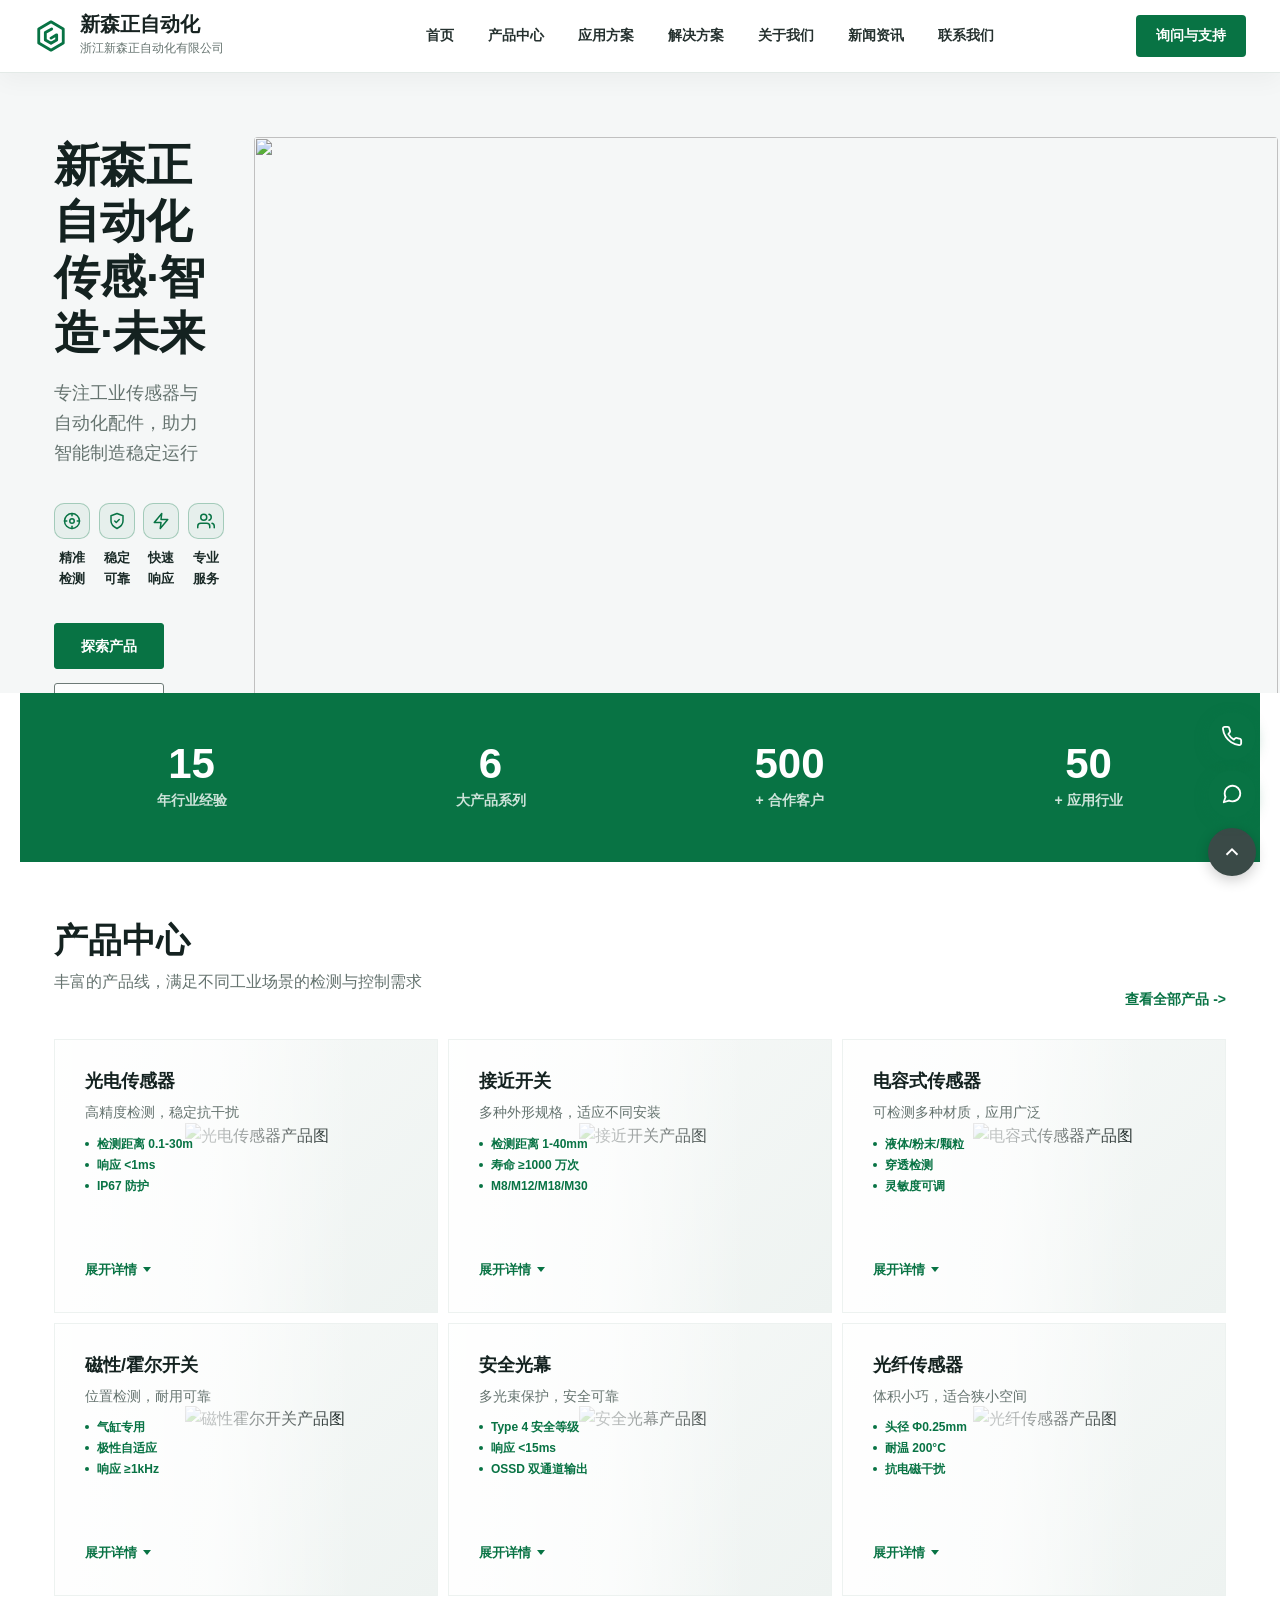
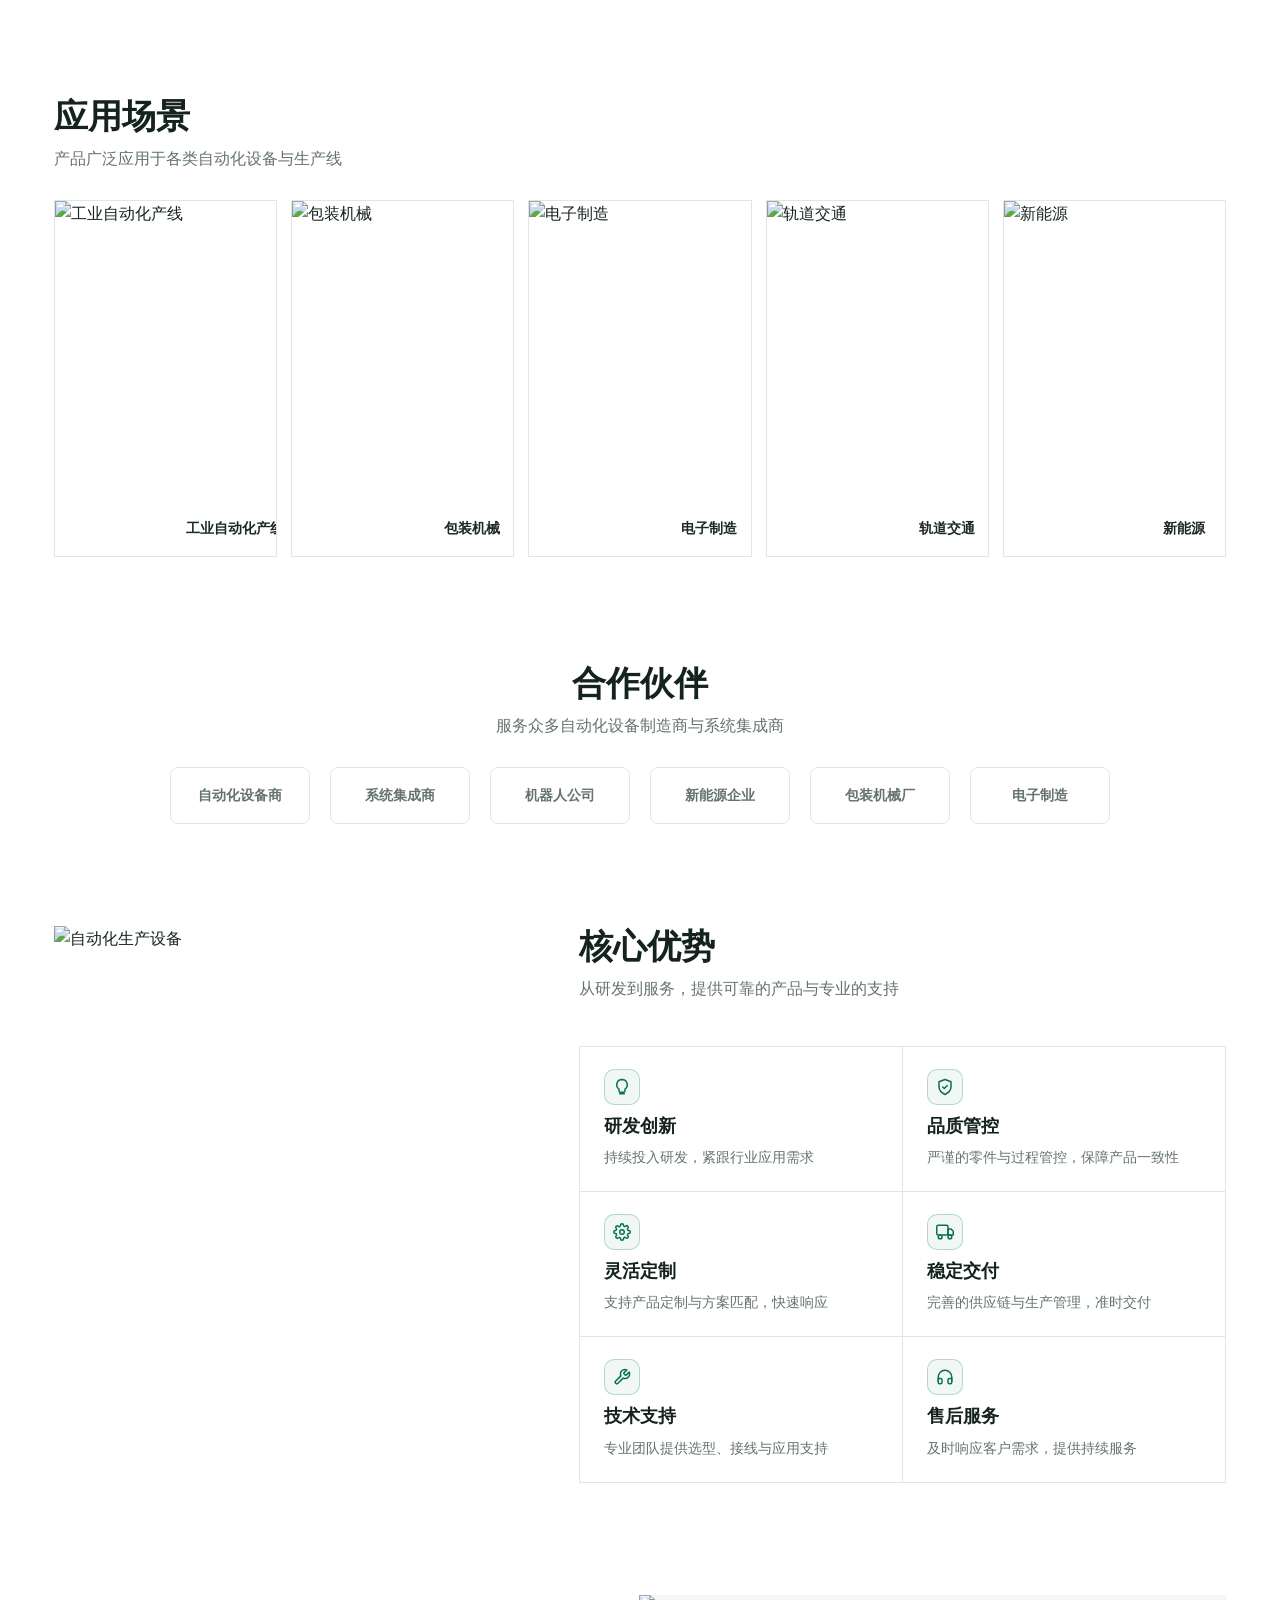
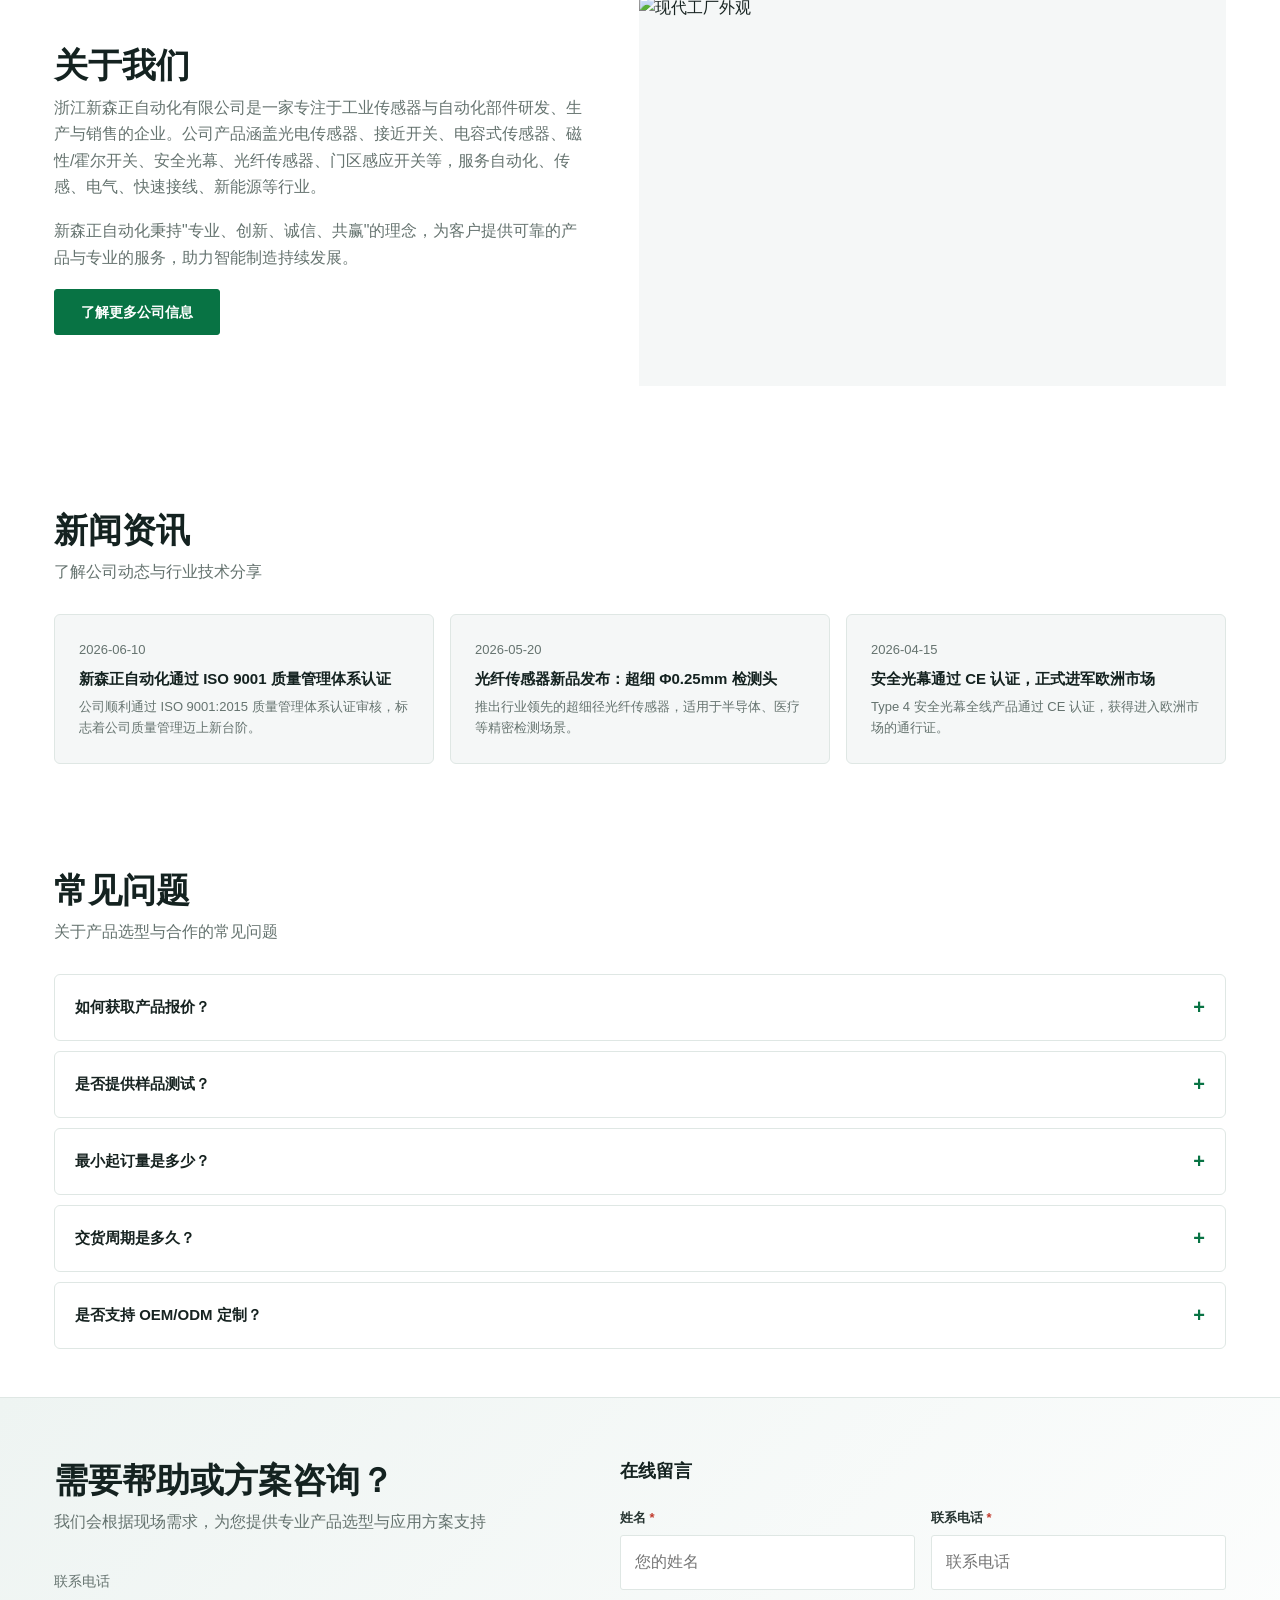
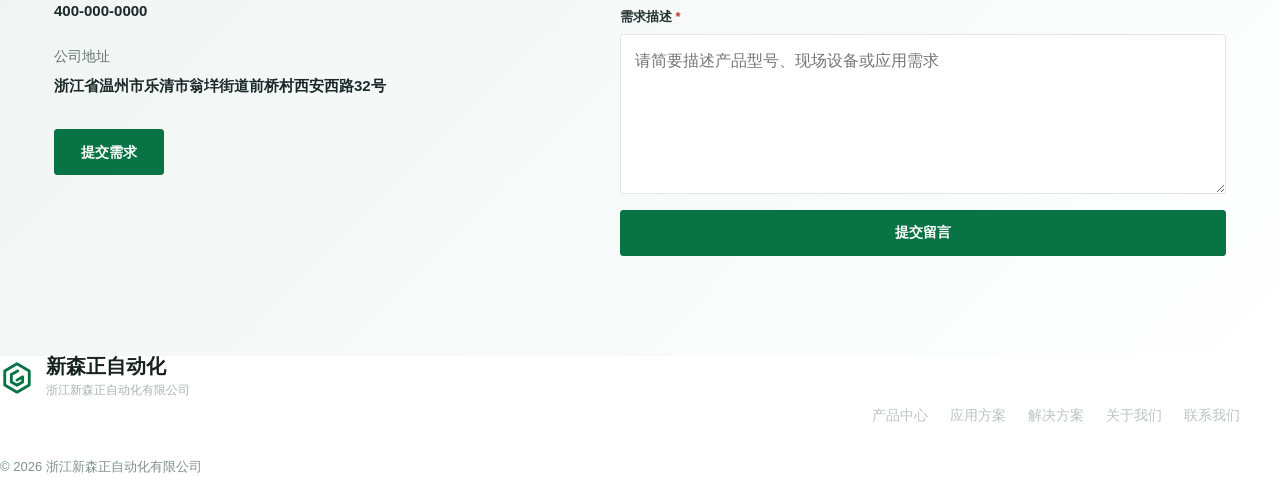
==== commit 43ae0101: "脱敏: 替换真实电话为占位符" ====
--- a/index.html
+++ b/index.html
@@ -21,7 +21,7 @@
       "name": "浙江新森正自动化有限公司",
       "alternateName": "新森正自动化",
       "description": "专注工业传感器与自动化配件，产品涵盖光电传感器、接近开关、安全光幕、光纤传感器等。",
-      "telephone": "18006883777",
+      "telephone": "400-000-0000",
       "address": {
         "@type": "PostalAddress",
         "addressRegion": "浙江省温州市乐清市",
@@ -365,7 +365,7 @@
         <div class="faq-list">
           <details class="faq-item">
             <summary>如何获取产品报价？</summary>
-            <p>通过上方表单提交您的需求，或直接拨打 18006883777，我们的工程师会在 24 小时内为您提供详细报价。</p>
+            <p>通过上方表单提交您的需求，或直接拨打 400-000-0000，我们的工程师会在 24 小时内为您提供详细报价。</p>
           </details>
           <details class="faq-item">
             <summary>是否提供样品测试？</summary>
@@ -392,10 +392,10 @@
             <h2>需要帮助或方案咨询？</h2>
             <p>我们会根据现场需求，为您提供专业产品选型与应用方案支持</p>
             <div class="contact-lines">
-              <p><span>联系电话</span><strong>18006883777</strong></p>
+              <p><span>联系电话</span><strong>400-000-0000</strong></p>
               <p><span>公司地址</span><strong>浙江省温州市乐清市翁垟街道前桥村西安西路32号</strong></p>
             </div>
-            <a class="button primary" href="tel:18006883777">提交需求</a>
+            <a class="button primary" href="tel:400-000-0000">提交需求</a>
           </div>
           <form class="contact-form" data-contact-form>
             <h3>在线留言</h3>
@@ -438,7 +438,7 @@
     </footer>
 
     <div class="float-contact" data-float-contact>
-      <a class="float-btn float-phone" href="tel:18006883777" aria-label="拨打电话">
+      <a class="float-btn float-phone" href="tel:400-000-0000" aria-label="拨打电话">
         <svg viewBox="0 0 24 24" width="22" height="22" fill="none" stroke="currentColor" stroke-width="2"><path d="M22 16.92v3a2 2 0 01-2.18 2 19.79 19.79 0 01-8.63-3.07 19.5 19.5 0 01-6-6A19.79 19.79 0 012.12 4.18 2 2 0 014.11 2h3a2 2 0 012 1.72c.13.81.36 1.6.68 2.34a2 2 0 01-.45 2.11L8.09 9.91a16 16 0 006 6l1.27-1.27a2 2 0 012.11-.45c.74.32 1.53.55 2.34.68A2 2 0 0122 16.92z"/></svg>
       </a>
       <div class="float-btn float-wechat" data-wechat-toggle aria-label="微信客服">
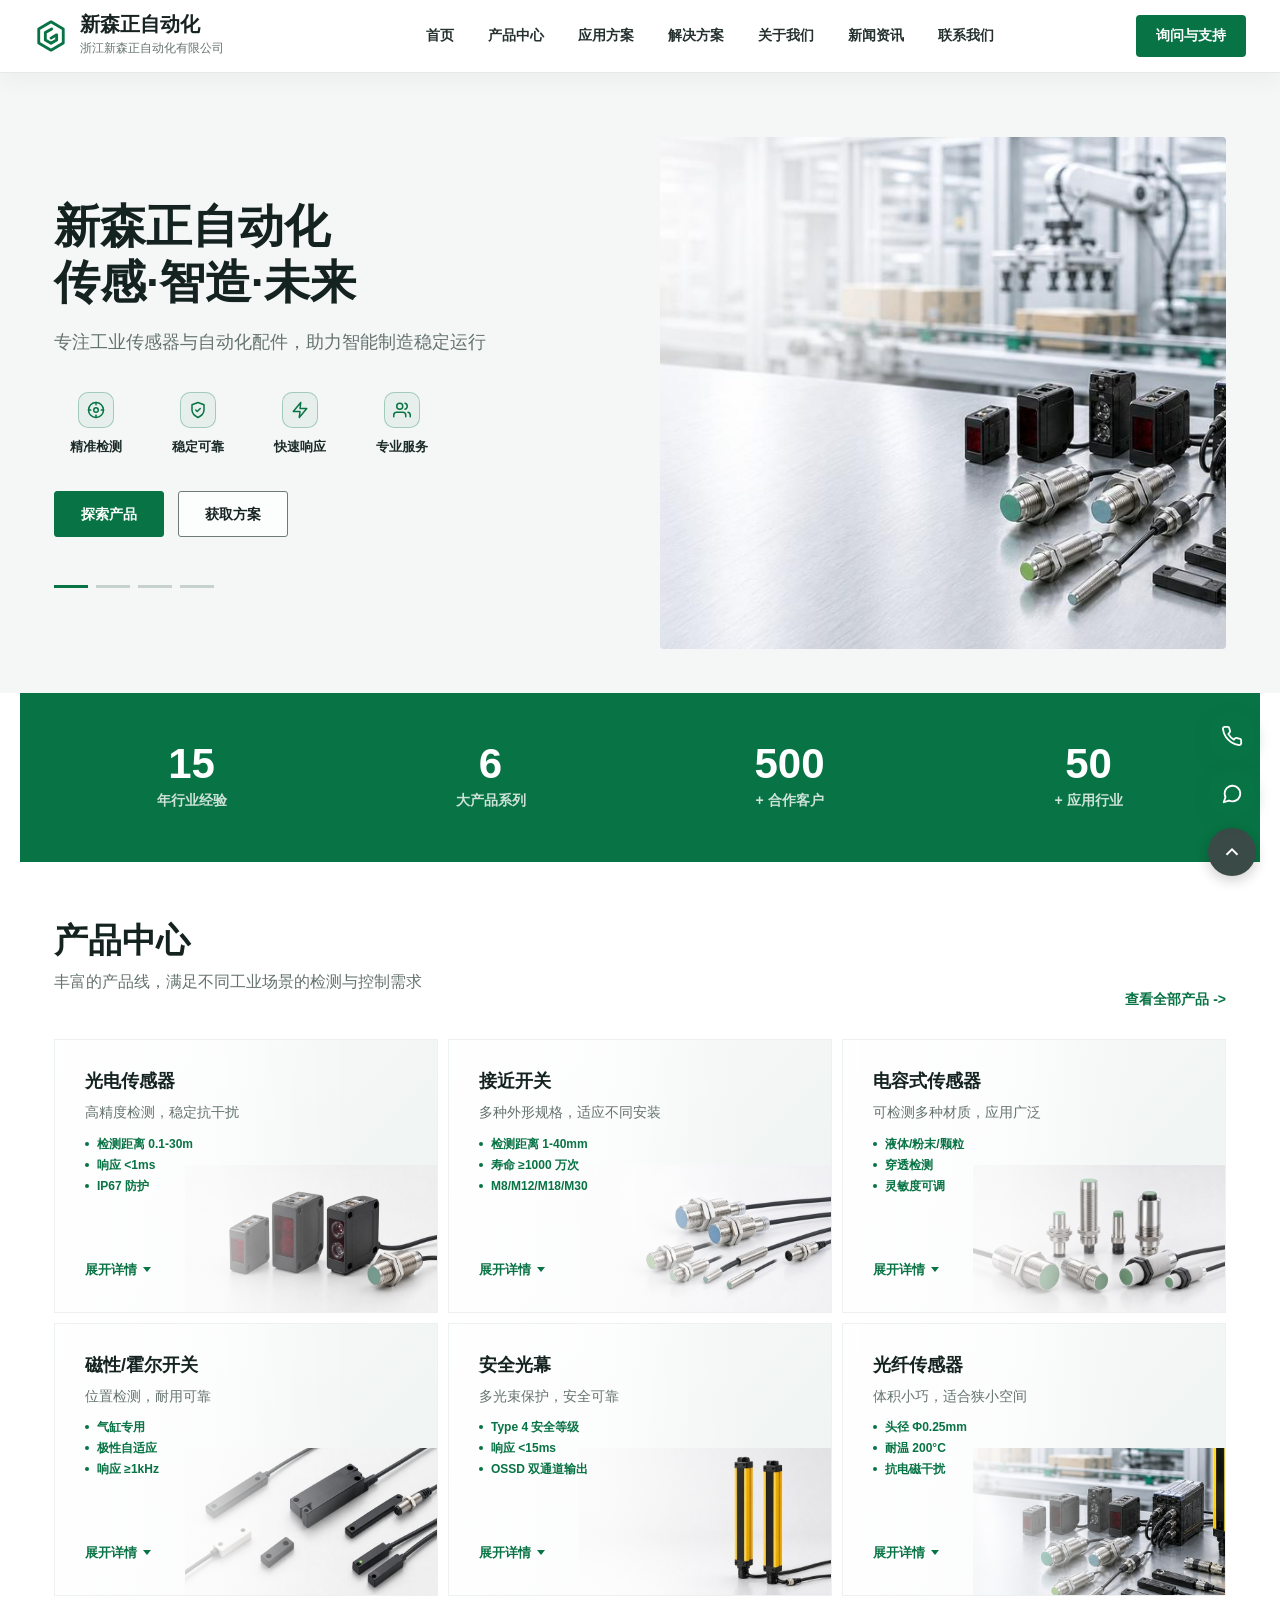
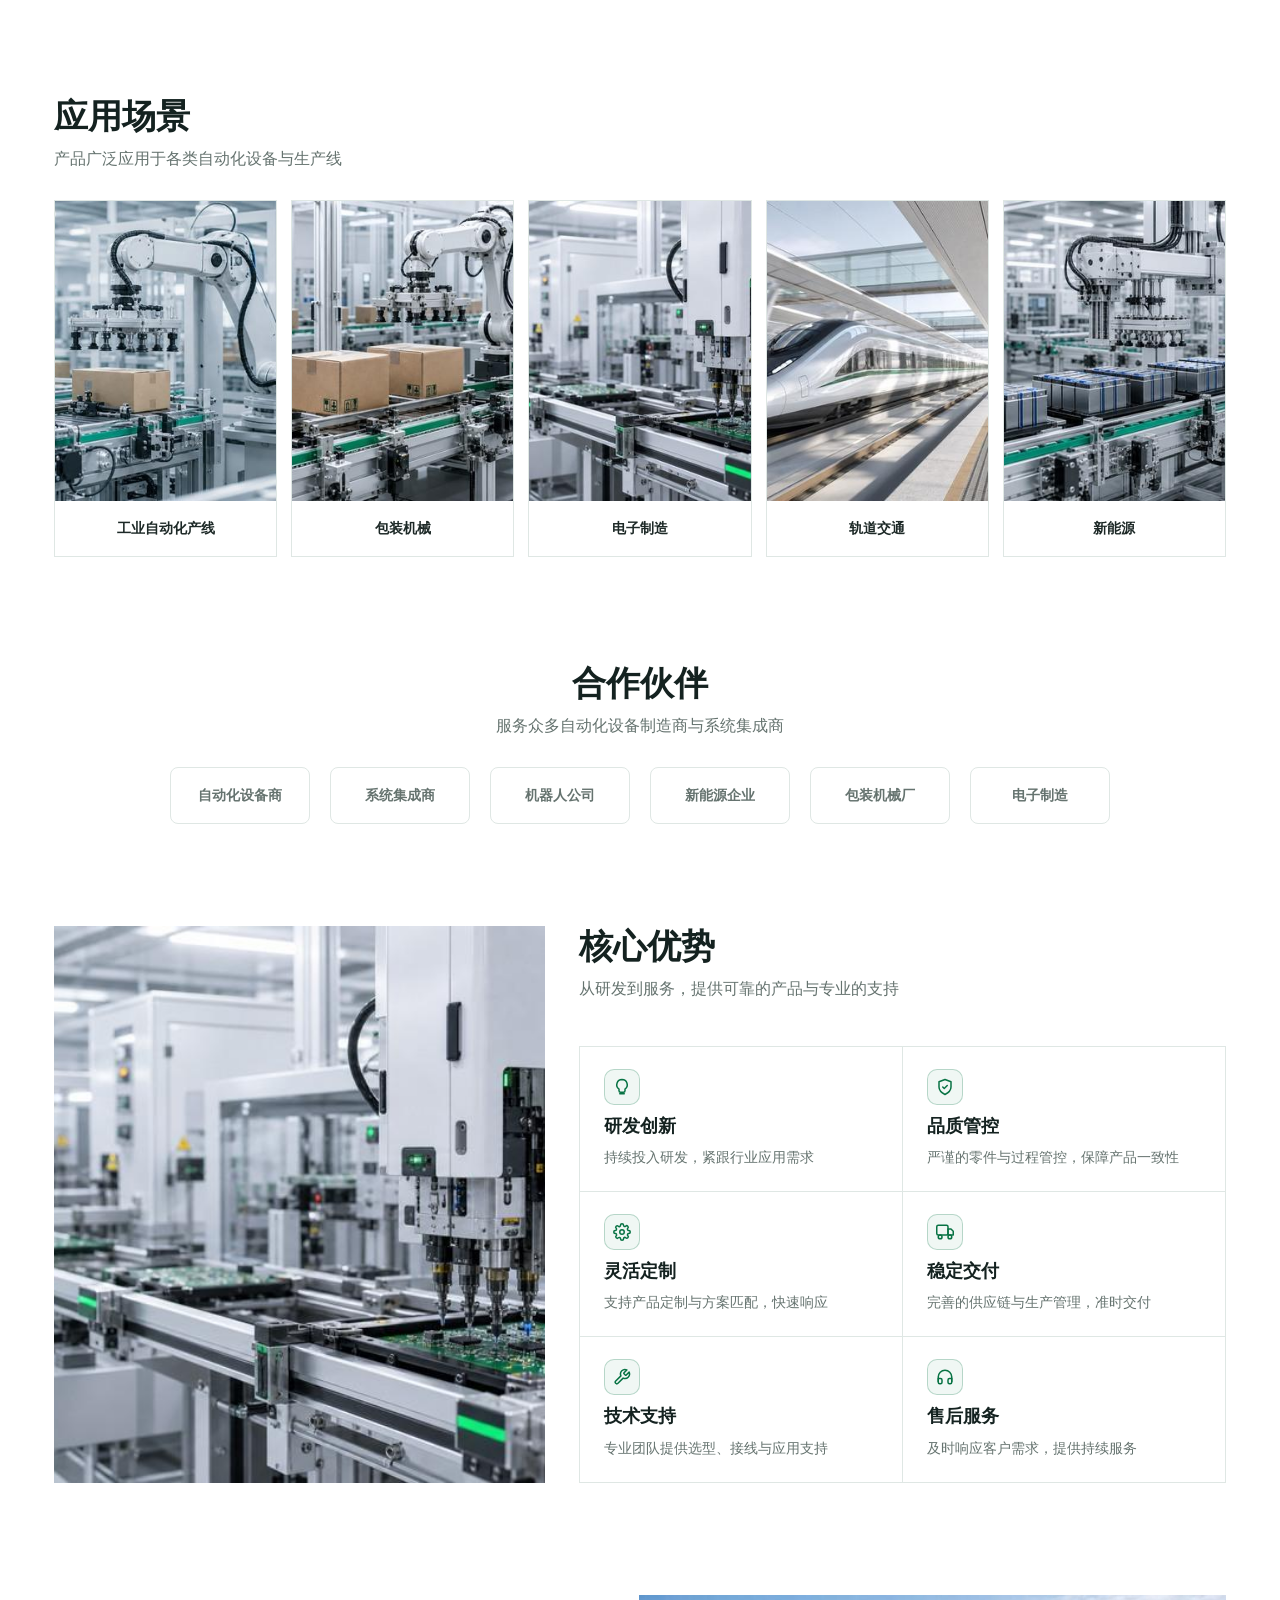
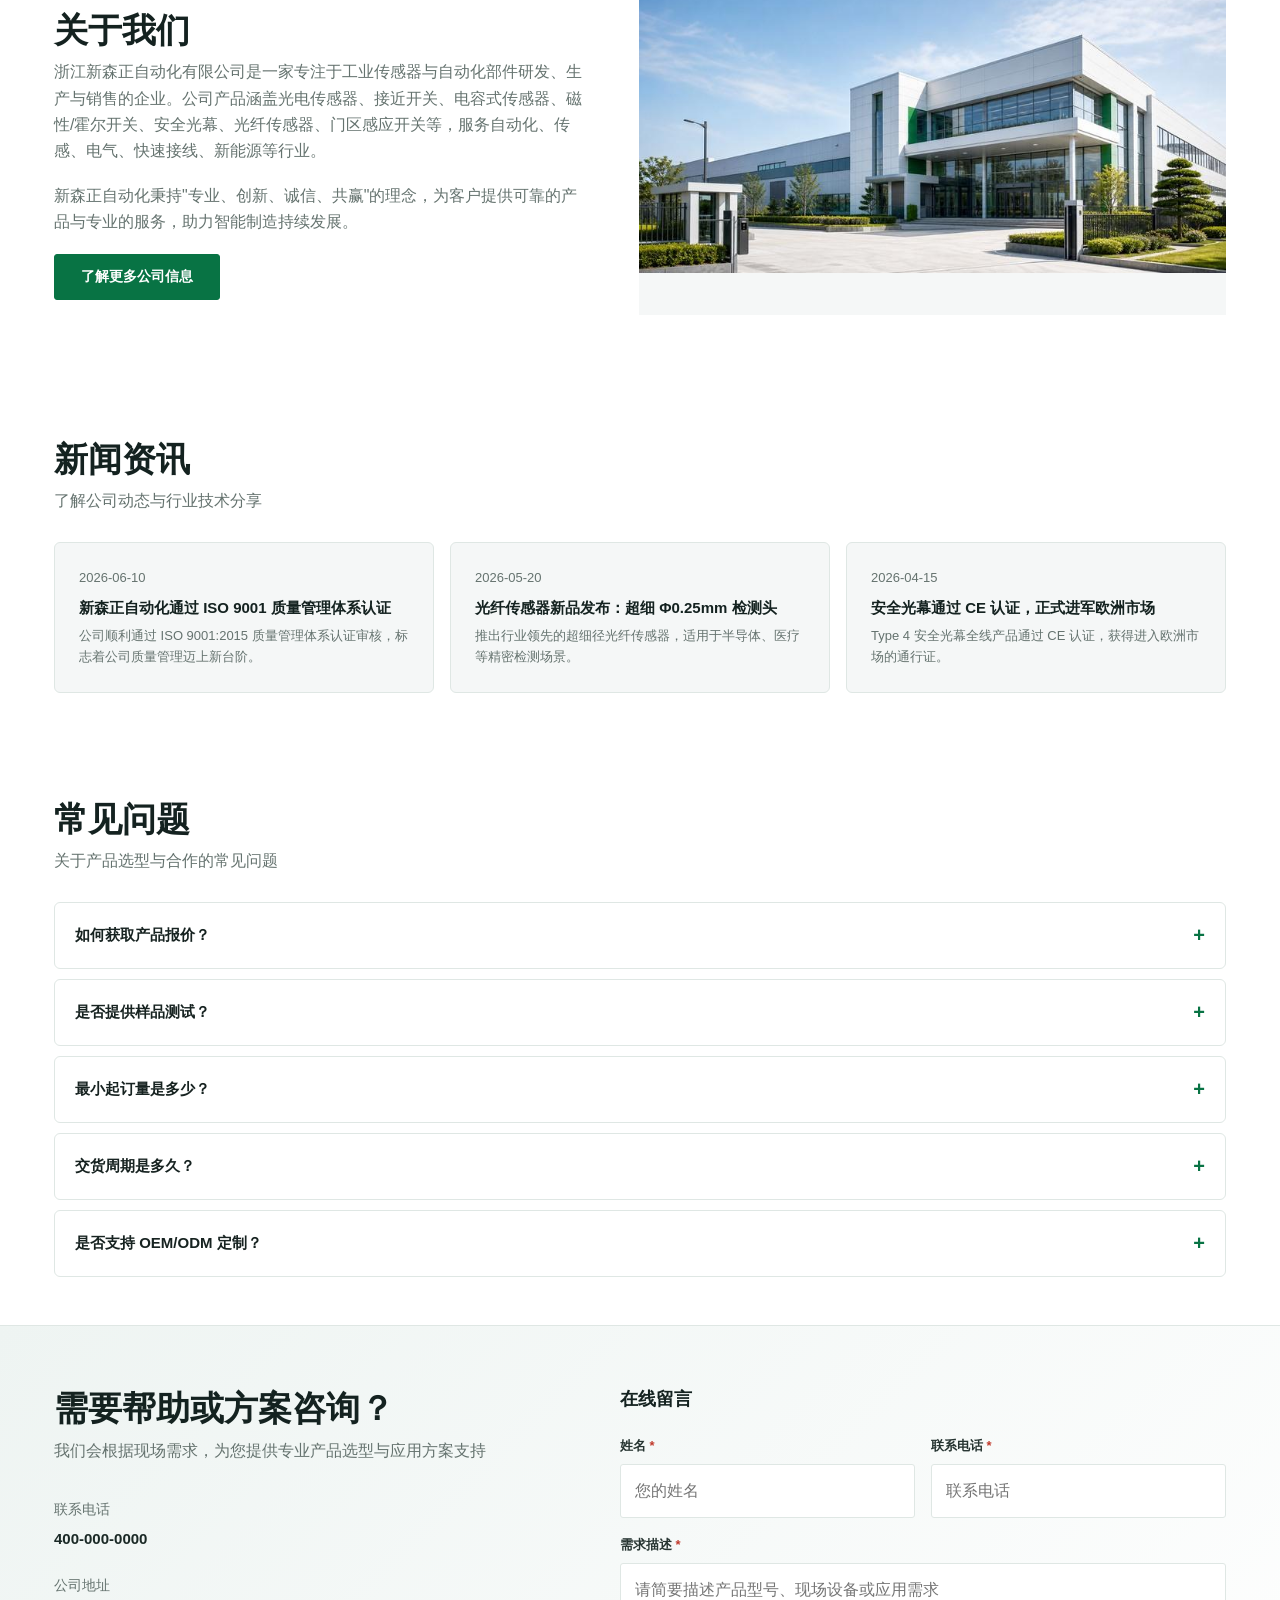
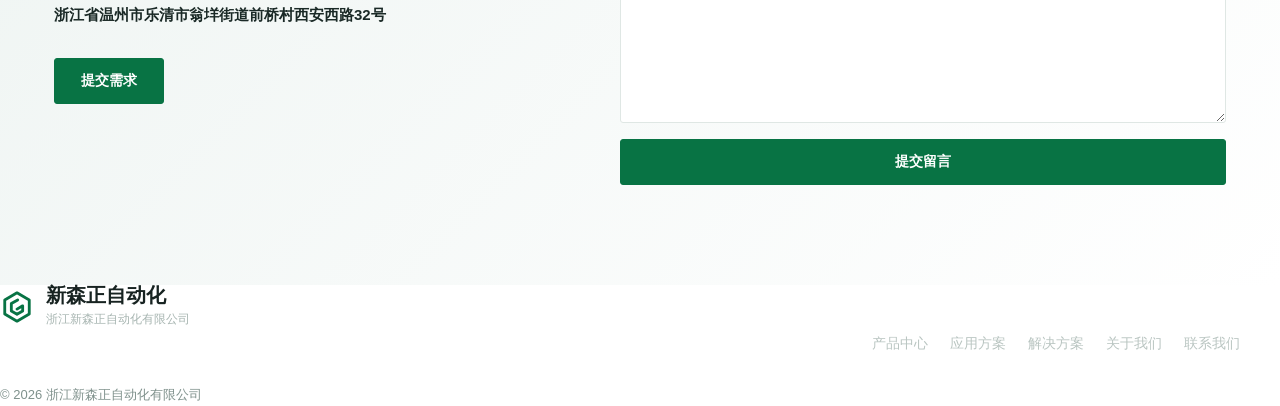
==== commit c1ee983f: "perf: 优化图片压缩和资源加载 - 压缩所有 JPG 图片，总体积从 2.5MB 降至 0.5MB（-80%） - hero 图片从 268KB 降至 75KB（-72%） - 删除未使用的 mo" ====
--- a/index.html
+++ b/index.html
@@ -14,6 +14,8 @@
     <meta property="og:locale" content="zh_CN" />
     <link rel="canonical" href="https://xszauto.com/" />
     <link rel="preload" as="image" href="./assets/ai-hero-industrial-sensors.jpg" />
+    <link rel="preconnect" href="https://hm.baidu.com" />
+    <link rel="dns-prefetch" href="https://hm.baidu.com" />
     <script type="application/ld+json">
     {
       "@context": "https://schema.org",
